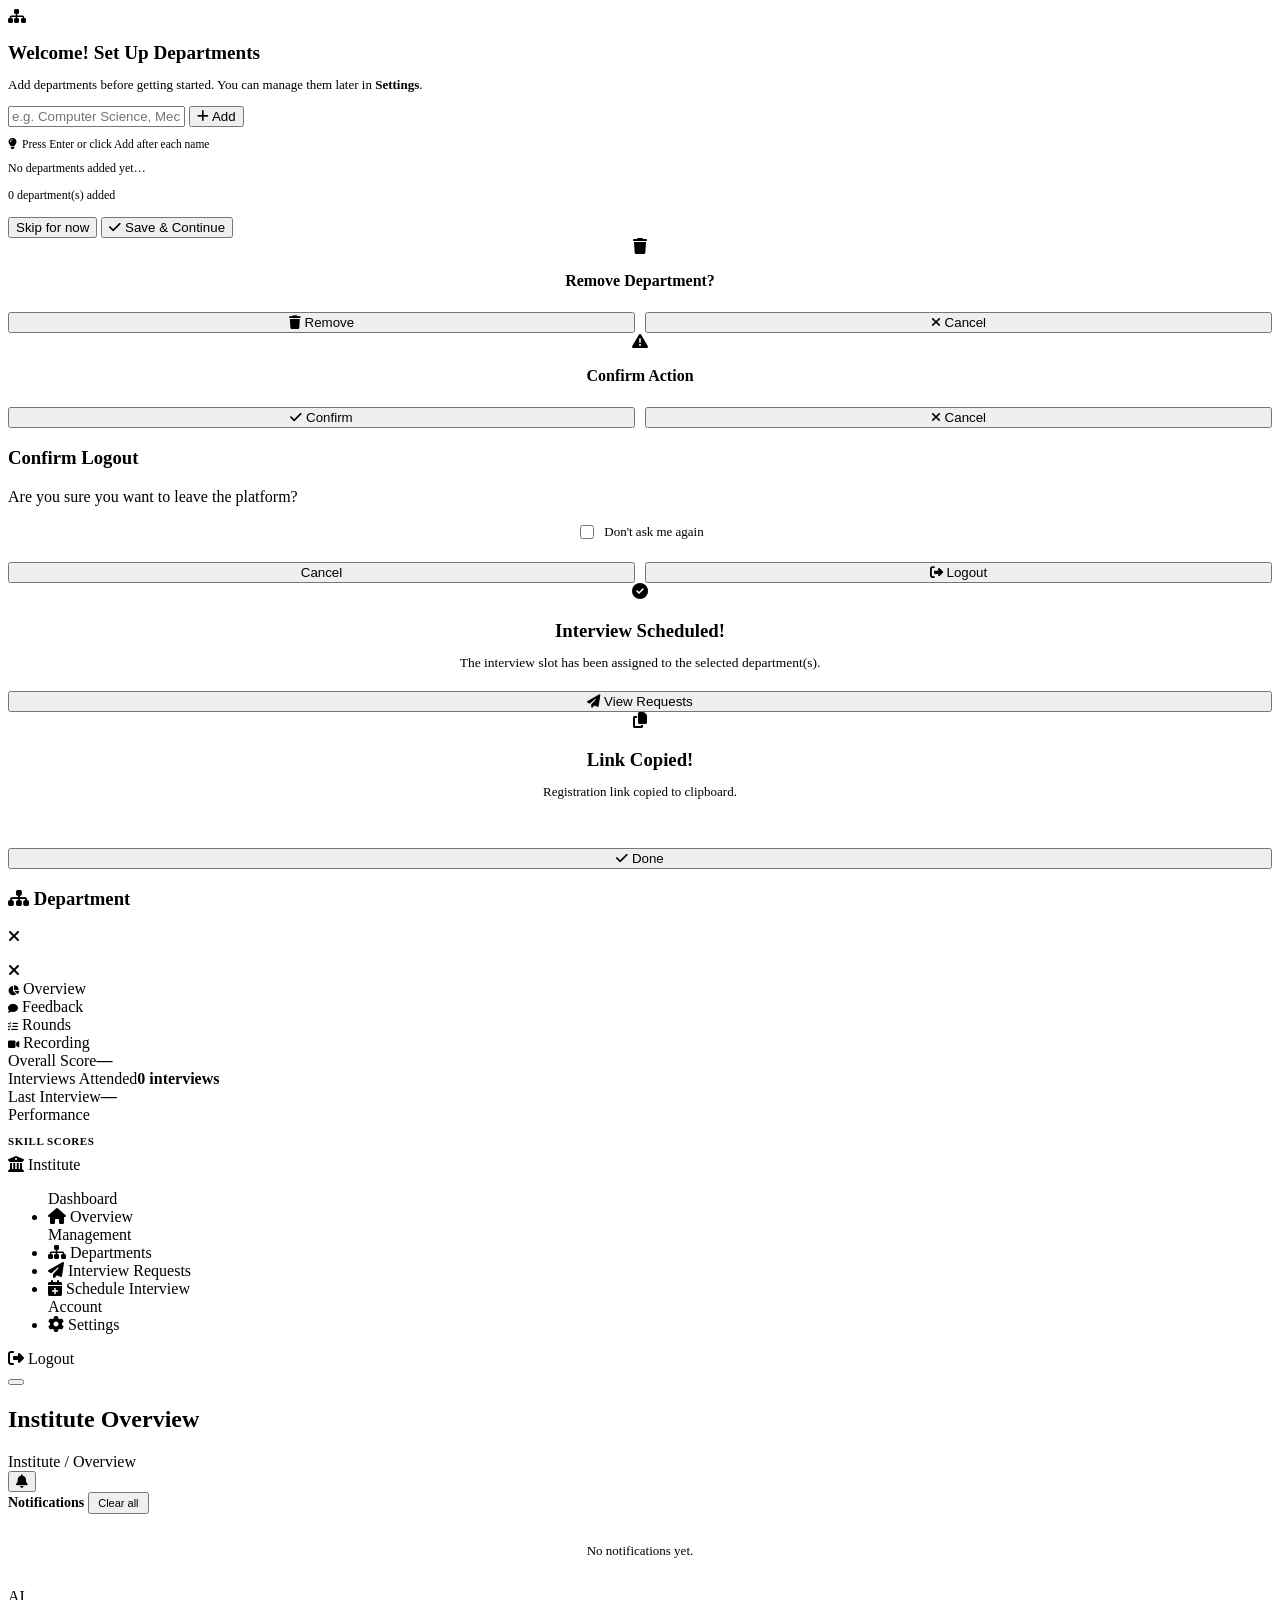
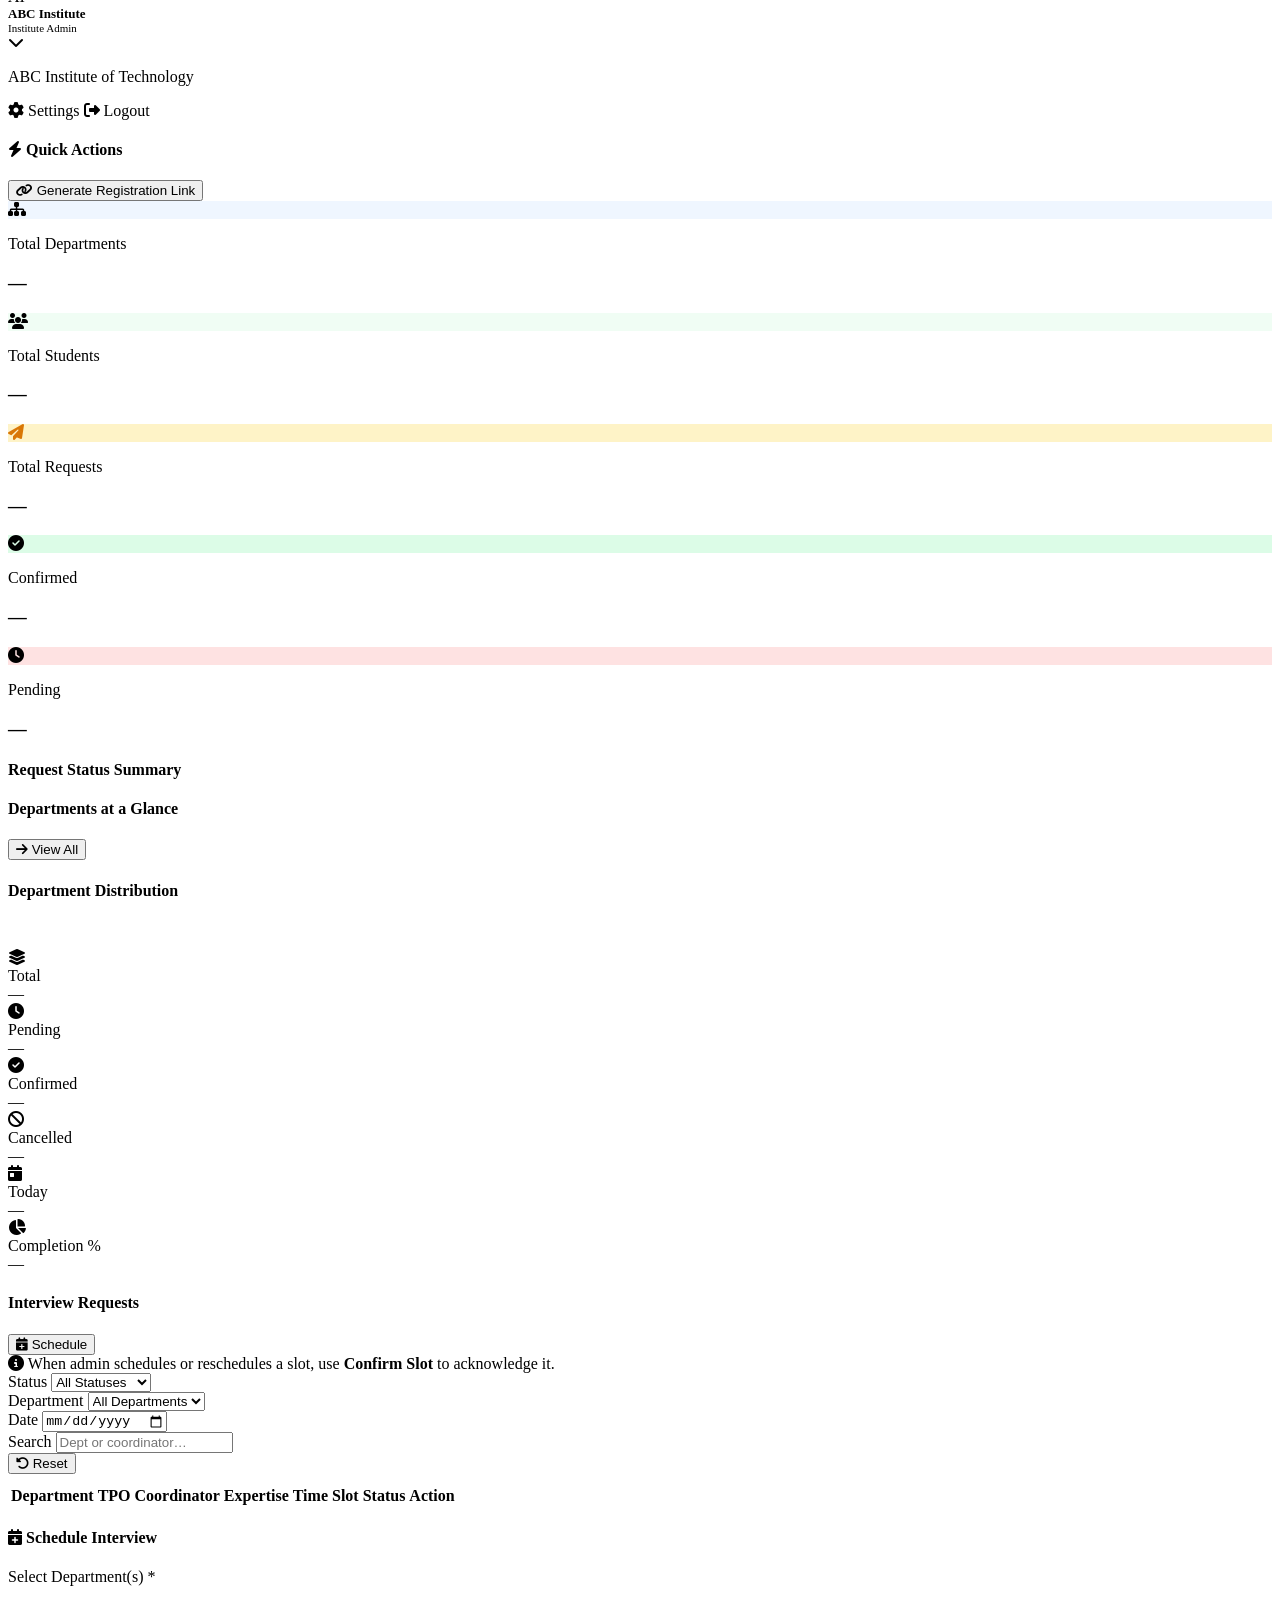
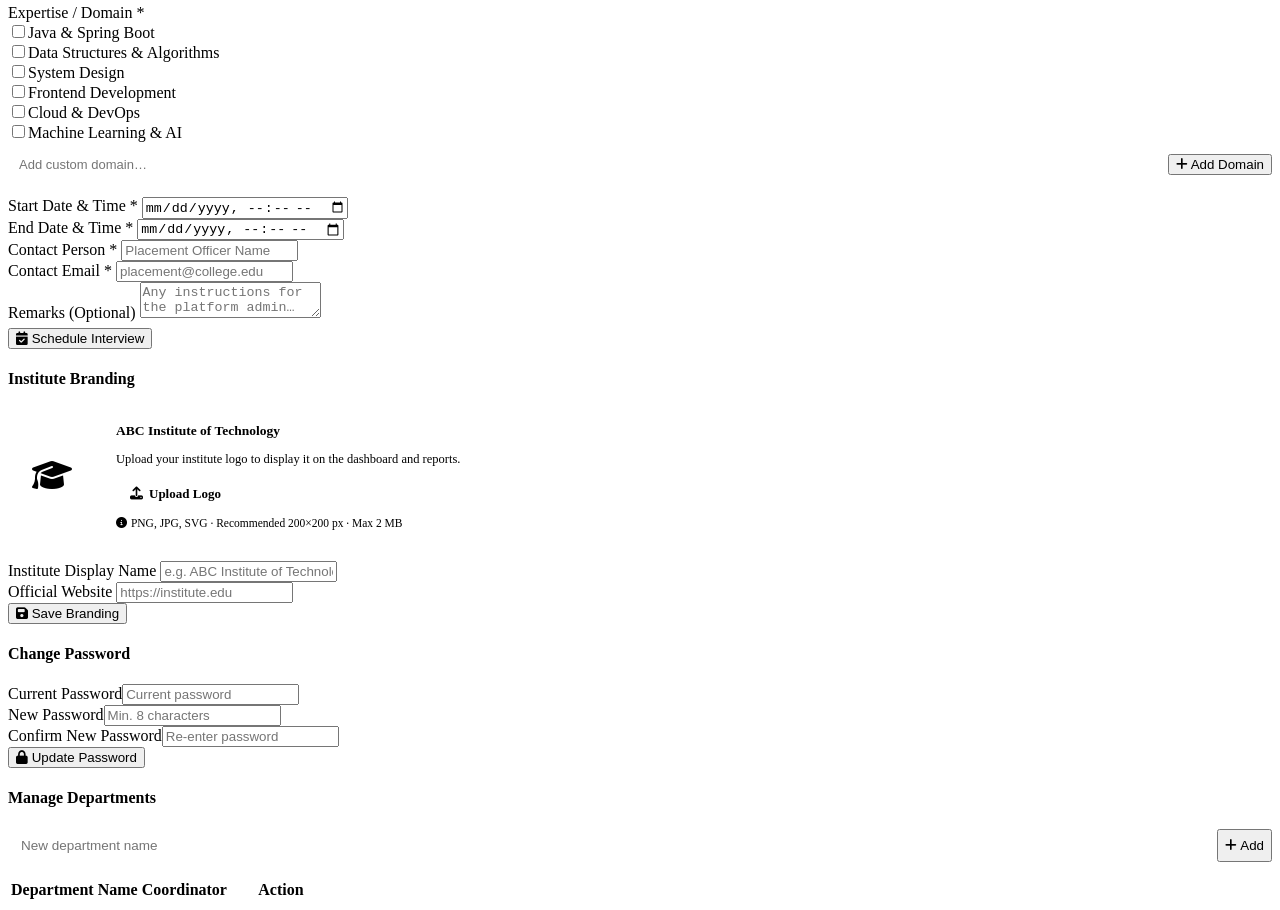
==== src/main/resources/templates/institute-dashboard.html @ d3bf463e "Institute dashboard updated" ====
<!DOCTYPE html>
<html lang="en">
<head>
  <meta charset="UTF-8">
  <meta name="viewport" content="width=device-width, initial-scale=1.0">
  <title>Institute Admin | Interview Platform</title>
  <link rel="icon" href="/favicon.svg" type="image/svg+xml">
  <link rel="stylesheet" href="https://cdnjs.cloudflare.com/ajax/libs/font-awesome/6.4.0/css/all.min.css">
  <link href="https://fonts.googleapis.com/css2?family=Inter:wght@400;500;600;700;800&display=swap" rel="stylesheet">
  <link rel="stylesheet" th:href="@{/css/institute-dashboard.css}">
</head>
<body>

<!-- ══════ SETUP MODAL ══════ -->
<div class="modal-overlay" id="setupModal">
  <div class="modal wide">
    <div class="dept-setup-header">
      <div class="dept-setup-icon"><i class="fa-solid fa-sitemap"></i></div>
      <h2 style="font-size:1.2rem;font-weight:800;margin-bottom:6px;">Welcome! Set Up Departments</h2>
      <p style="font-size:13px;color:var(--muted);">Add departments before getting started. You can manage them later in <strong>Settings</strong>.</p>
    </div>
    <div class="dept-add-row">
      <input type="text" id="setupDeptInput" placeholder="e.g. Computer Science, Mechanical Engineering…"
             onkeydown="if(event.key==='Enter'){event.preventDefault();addSetupDept();}">
      <button onclick="addSetupDept()"><i class="fa-solid fa-plus"></i> Add</button>
    </div>
    <p style="font-size:11.5px;color:var(--muted);margin-bottom:8px;display:flex;align-items:center;gap:5px;">
      <i class="fa-solid fa-lightbulb" style="color:var(--secondary);"></i> Press Enter or click Add after each name
    </p>
    <div id="setupDeptTags" class="dept-tags-box">
      <span style="color:var(--muted);font-size:12px;align-self:center;">No departments added yet…</span>
    </div>
    <p style="font-size:12px;color:var(--muted);margin-bottom:14px;"><span id="setupCount">0</span> department(s) added</p>
    <div class="setup-footer">
      <button class="btn-setup-skip" onclick="skipSetup()">Skip for now</button>
      <button class="btn-setup-primary" onclick="saveSetup()"><i class="fa-solid fa-check"></i> Save & Continue</button>
    </div>
  </div>
</div>

<!-- ══════ DELETE DEPT MODAL ══════ -->
<div class="modal-overlay" id="deleteDeptModal">
  <div class="modal narrow" style="text-align:center;">
    <div class="modal-icon danger"><i class="fa-solid fa-trash"></i></div>
    <h3 style="margin-bottom:8px;font-size:16px;">Remove Department?</h3>
    <p id="deleteDeptText" style="color:var(--muted);font-size:13.5px;margin-bottom:22px;"></p>
    <div style="display:flex;gap:10px;">
      <button class="btn btn-danger" style="flex:1;justify-content:center;" onclick="confirmDeleteDept()"><i class="fa-solid fa-trash"></i> Remove</button>
      <button class="btn btn-ghost" style="flex:1;justify-content:center;" onclick="closeOverlay('deleteDeptModal')"><i class="fa-solid fa-xmark"></i> Cancel</button>
    </div>
  </div>
</div>

<!-- ══════ STATUS CONFIRM ══════ -->
<div class="modal-overlay" id="statusModal">
  <div class="modal narrow" style="text-align:center;">
    <div class="modal-icon warn"><i class="fa-solid fa-triangle-exclamation"></i></div>
    <h3 id="statusModalTitle" style="margin-bottom:8px;font-size:16px;">Confirm Action</h3>
    <p id="statusModalText" style="color:var(--muted);font-size:13.5px;margin-bottom:22px;"></p>
    <div style="display:flex;gap:10px;">
      <button class="btn btn-p" style="flex:1;justify-content:center;" onclick="confirmStatus()"><i class="fa-solid fa-check"></i> Confirm</button>
      <button class="btn btn-ghost" style="flex:1;justify-content:center;" onclick="cancelStatus()"><i class="fa-solid fa-xmark"></i> Cancel</button>
    </div>
  </div>
</div>

<!-- ══════ LOGOUT MODAL ══════ -->
<div class="modal-overlay" id="logoutModal" onclick="if(event.target===this)closeOverlay('logoutModal')">
  <div class="logout-modal">
    <h3>Confirm Logout</h3>
    <p>Are you sure you want to leave the platform?</p>
    <label style="display:flex;align-items:center;gap:7px;justify-content:center;font-size:13px;color:var(--muted);cursor:pointer;margin-bottom:20px;">
      <input type="checkbox" id="skipLogout" style="width:14px;height:14px;accent-color:var(--primary);"> Don't ask me again
    </label>
    <div style="display:flex;gap:10px;">
      <button class="btn btn-ghost" style="flex:1;justify-content:center;" onclick="closeOverlay('logoutModal')">Cancel</button>
      <button class="btn btn-danger" style="flex:1;justify-content:center;" onclick="confirmLogout()"><i class="fa-solid fa-right-from-bracket"></i> Logout</button>
    </div>
  </div>
</div>

<!-- ══════ SCHEDULE SUCCESS MODAL ══════ -->
<div class="modal-overlay" id="schedSuccessModal">
  <div class="modal narrow" style="text-align:center;">
    <div class="modal-icon success"><i class="fa-solid fa-circle-check"></i></div>
    <h3 style="margin-bottom:8px;">Interview Scheduled!</h3>
    <p style="color:var(--muted);font-size:13.5px;margin-bottom:20px;">The interview slot has been assigned to the selected department(s).</p>
    <button class="btn btn-p" style="width:100%;justify-content:center;" onclick="closeOverlay('schedSuccessModal');showView('requests');">
      <i class="fa-solid fa-paper-plane"></i> View Requests
    </button>
  </div>
</div>

<!-- ══════ COPY LINK MODAL ══════ -->
<div class="modal-overlay" id="copyLinkModal">
  <div class="modal narrow" style="text-align:center;">
    <div class="modal-icon success"><i class="fa-solid fa-copy"></i></div>
    <h3 style="margin-bottom:6px;">Link Copied!</h3>
    <p style="color:var(--muted);font-size:13px;margin-bottom:10px;">Registration link copied to clipboard.</p>
    <div id="copyLinkPreview" style="background:var(--bg);border:1px solid var(--border);border-radius:var(--radius-sm);padding:10px 13px;font-size:12px;color:var(--dark);word-break:break-all;margin-bottom:18px;text-align:left;"></div>
    <button class="btn btn-p" style="width:100%;justify-content:center;" onclick="closeOverlay('copyLinkModal')"><i class="fa-solid fa-check"></i> Done</button>
  </div>
</div>

<!-- ══════ DEPT DETAIL MODAL ══════ -->
<div class="modal-overlay" id="deptDetailModal">
  <div class="modal wide">
    <div class="modal-header">
      <h3 id="deptDetailTitle"><i class="fa-solid fa-sitemap"></i> Department</h3>
      <div class="modal-close" onclick="closeOverlay('deptDetailModal')"><i class="fa-solid fa-xmark"></i></div>
    </div>
    <div id="deptDetailBody"></div>
  </div>
</div>

<!-- ══════ STUDENT DETAIL MODAL ══════ -->
<div class="modal-overlay" id="instStudentDetailModal" onclick="if(event.target===this)closeOverlay('instStudentDetailModal')">
  <div class="modal wide">
    <div class="modal-header">
      <div>
        <h3 id="instModalStudentName" style="font-size:16px;font-weight:800;"></h3>
        <div id="instModalStudentMeta" style="display:flex;gap:12px;flex-wrap:wrap;margin-top:4px;font-size:12px;color:var(--muted);"></div>
      </div>
      <div class="modal-close" onclick="closeOverlay('instStudentDetailModal')"><i class="fa-solid fa-xmark"></i></div>
    </div>
    <div id="instModalBanner"></div>
    <div class="modal-tabs">
      <div class="modal-tab active" onclick="instSwitchTab(this,'instTabOverview')"><i class="fa-solid fa-chart-pie" style="margin-right:4px;font-size:10px;"></i>Overview</div>
      <div class="modal-tab" onclick="instSwitchTab(this,'instTabFeedback')"><i class="fa-solid fa-comment" style="margin-right:4px;font-size:10px;"></i>Feedback</div>
      <div class="modal-tab" onclick="instSwitchTab(this,'instTabRounds')"><i class="fa-solid fa-list-check" style="margin-right:4px;font-size:10px;"></i>Rounds</div>
      <div class="modal-tab" onclick="instSwitchTab(this,'instTabVideo')"><i class="fa-solid fa-video" style="margin-right:4px;font-size:10px;"></i>Recording</div>
    </div>
    <div id="instTabOverview" class="modal-tab-panel active">
      <div class="vd-grid">
        <div class="vd-item"><span>Overall Score</span><b id="instModalScore">—</b></div>
        <div class="vd-item"><span>Interviews Attended</span><b id="instModalAttended">0 interviews</b></div>
        <div class="vd-item"><span>Last Interview</span><b id="instModalLastDate">—</b></div>
        <div class="vd-item"><span>Performance</span><div id="instModalPerfBadge" style="margin-top:4px;"></div></div>
      </div>
      <p style="font-size:11px;font-weight:700;color:var(--muted);text-transform:uppercase;letter-spacing:.05em;margin-bottom:9px;">Skill Scores</p>
      <div id="instTabSkillBars"></div>
    </div>
    <div id="instTabFeedback" class="modal-tab-panel"><div id="instFeedbackContent"></div></div>
    <div id="instTabRounds" class="modal-tab-panel"><div class="round-timeline" id="instRoundsContent"></div></div>
    <div id="instTabVideo" class="modal-tab-panel"><div id="instVideoContent"></div></div>
  </div>
</div>

<!-- ══════ SIDEBAR OVERLAY ══════ -->
<div class="sidebar-overlay" id="sidebarOverlay" onclick="closeSidebar()"></div>

<!-- ══════ SIDEBAR ══════ -->
<aside class="sidebar" id="sidebar">
  <div class="logo"><i class="fa-solid fa-building-columns"></i> Institute</div>
  <ul class="nav-links">
    <div class="nav-section-label">Dashboard</div>
    <li><a onclick="showView('overview')"   id="link-overview"   class="active"><i class="fa-solid fa-house"></i> Overview</a></li>
    <div class="nav-section-label">Management</div>
    <li><a onclick="showView('departments')" id="link-departments"><i class="fa-solid fa-sitemap"></i> Departments</a></li>
    <li><a onclick="showView('requests')"   id="link-requests"  ><i class="fa-solid fa-paper-plane"></i> Interview Requests <span class="nav-badge" id="reqNavBadge" style="display:none;">0</span></a></li>
    <li><a onclick="showView('schedule')"   id="link-schedule"  ><i class="fa-solid fa-calendar-plus"></i> Schedule Interview</a></li>
    <div class="nav-section-label">Account</div>
    <li><a onclick="showView('settings')"   id="link-settings"  ><i class="fa-solid fa-gear"></i> Settings</a></li>
  </ul>
  <div class="sidebar-footer">
    <a onclick="openLogout()"><i class="fa-solid fa-right-from-bracket"></i> Logout</a>
  </div>
</aside>

<!-- ══════ MAIN ══════ -->
<main class="main">

  <!-- HEADER -->
  <header>
    <div class="header-left">
      <button class="hamburger" id="hamburger" onclick="toggleSidebar()">
        <span></span><span></span><span></span>
      </button>
      <div class="page-title-wrap">
        <h2 id="page-title">Institute Overview</h2>
        <div class="breadcrumb">Institute / <span id="breadcrumb-cur">Overview</span></div>
      </div>
    </div>
    <div class="header-right">
      <!-- Notification Bell -->
      <div class="notif-wrap" id="notifWrap">
        <button class="notif-btn" id="notifBtn" onclick="toggleNotifPanel()" title="Notifications">
          <i class="fa-solid fa-bell"></i>
          <span class="notif-badge" id="notifBadge" style="display:none;">0</span>
        </button>
        <div class="notif-panel" id="notifPanel">
          <div class="notif-panel-header">
            <span style="font-weight:700;font-size:14px;">Notifications</span>
            <button class="btn btn-ghost btn-sm" onclick="clearNotifications()" style="font-size:11px;padding:3px 8px;">Clear all</button>
          </div>
          <div id="notifList"><p style="color:var(--muted);font-size:13px;padding:16px;text-align:center;">No notifications yet.</p></div>
        </div>
      </div>
      <div class="user-menu-wrap">
        <div class="user-chip" onclick="toggleUserMenu()">
          <div class="avatar" id="headerAvatar">AI</div>
          <div style="text-align:left;display:flex;flex-direction:column;">
            <span style="font-weight:700;font-size:13px;line-height:1.2;" id="headerInstName">ABC Institute</span>
            <span style="font-size:11px;color:var(--muted);">Institute Admin</span>
          </div>
          <i class="fa-solid fa-chevron-down chevron"></i>
        </div>
        <div class="user-dropdown" id="userDropdown">
          <div class="user-dropdown-header">
            <p id="dropInstName">ABC Institute of Technology</p>
            <span id="dropInstEmail"></span>
          </div>
          <a onclick="showView('settings');closeUserMenu()"><i class="fa-solid fa-gear" style="color:var(--muted);width:16px;"></i> Settings</a>
          <a class="danger" onclick="openLogout();closeUserMenu()"><i class="fa-solid fa-right-from-bracket" style="width:16px;"></i> Logout</a>
        </div>
      </div>
    </div>
  </header>

  <!-- ══════════════ OVERVIEW ══════════════ -->
  <section id="view-overview" class="content-body active">
    <!-- Quick Actions -->
    <div class="data-card">
      <div class="card-header">
        <h4><i class="fa-solid fa-bolt" style="color:var(--warning);"></i> Quick Actions</h4>
        <button class="btn btn-s" onclick="genRegLink()"><i class="fa-solid fa-link"></i> Generate Registration Link</button>
      </div>
      <div id="genLinkBox" style="display:none;">
        <div class="cred-box">
          <span id="genLinkText"></span>
          <button class="btn btn-outline btn-sm" onclick="copyGenLink()"><i class="fa-solid fa-copy"></i> Copy</button>
        </div>
      </div>
    </div>

    <!-- Stats row -->
    <div class="stat-grid-5" id="ovStatGrid">
      <div class="stat-card">
        <div class="stat-icon" style="background:#EFF6FF;color:var(--primary);"><i class="fa-solid fa-sitemap"></i></div>
        <p>Total Departments</p><h3 id="ovDepts" style="color:var(--primary);">—</h3>
      </div>
      <div class="stat-card">
        <div class="stat-icon" style="background:#F0FDF4;color:var(--secondary);"><i class="fa-solid fa-users"></i></div>
        <p>Total Students</p><h3 id="ovStudents" style="color:var(--secondary);">—</h3>
      </div>
      <div class="stat-card">
        <div class="stat-icon" style="background:#FEF3C7;color:#D97706;"><i class="fa-solid fa-paper-plane"></i></div>
        <p>Total Requests</p><h3 id="ovReqs" style="color:var(--warning);">—</h3>
      </div>
      <div class="stat-card">
        <div class="stat-icon" style="background:#DCFCE7;color:var(--success);"><i class="fa-solid fa-circle-check"></i></div>
        <p>Confirmed</p><h3 id="ovConfirmed" style="color:var(--success);">—</h3>
      </div>
      <div class="stat-card">
        <div class="stat-icon" style="background:#FEE2E2;color:var(--danger);"><i class="fa-solid fa-clock"></i></div>
        <p>Pending</p><h3 id="ovPending" style="color:var(--danger);">—</h3>
      </div>
    </div>

    <!-- Status summary -->
    <div class="data-card">
      <div class="card-header"><h4>Request Status Summary</h4></div>
      <div id="ovStatusSummary"></div>
    </div>

    <!-- Depts at a glance -->
    <div class="data-card">
      <div class="card-header">
        <h4>Departments at a Glance</h4>
        <button class="btn btn-ghost btn-sm" onclick="showView('departments')"><i class="fa-solid fa-arrow-right"></i> View All</button>
      </div>
      <div class="ov-dept-grid" id="ovDeptGrid"></div>
    </div>

    <!-- Bar chart -->
    <div class="data-card">
      <div class="card-header"><h4>Department Distribution</h4></div>
      <div class="chart-wrap" id="deptChart" style="padding-bottom:28px;">  </div>
    </div>
  </section>

  <!-- ══════════════ DEPARTMENTS ══════════════ -->
  <section id="view-departments" class="content-body">
    <div class="dept-grid" id="deptCardsGrid"></div>

    <!-- Dept detail (shown below cards when clicked) -->
    <div id="deptDetailInline" style="display:none;margin-top:24px;">
      <div class="data-card">
        <div class="card-header">
          <h4 id="det-title">Department</h4>
          <button class="btn btn-ghost btn-sm" onclick="hideDeptDetail()"><i class="fa-solid fa-xmark"></i> Close</button>
        </div>
        <div class="coord-banner">
          <div class="coord-avatar" id="det-icon">N/A</div>
          <div class="coord-info">
            <p style="font-size:10.5px;text-transform:uppercase;letter-spacing:.05em;color:var(--muted);margin-bottom:2px;">TPO Coordinator</p>
            <h3 id="det-coord-name">—</h3>
            <p id="det-coord-desg"></p>
            <div style="display:flex;gap:16px;flex-wrap:wrap;margin-top:4px;">
              <span id="det-coord-email" style="font-size:12.5px;color:var(--muted);"></span>
              <span id="det-coord-phone" style="font-size:12.5px;color:var(--muted);"></span>
            </div>
          </div>
        </div>
        <div class="dept-stat-grid">
          <div class="dept-stat-box dsb-blue"><span class="dsb-num" id="det-total">—</span><div class="dsb-lbl">Total Students</div></div>
          <div class="dept-stat-box dsb-green"><span class="dsb-num" id="det-comp">—</span><div class="dsb-lbl">Completed</div></div>
          <div class="dept-stat-box dsb-yellow"><span class="dsb-num" id="det-sched">—</span><div class="dsb-lbl">Scheduled</div></div>
          <div class="dept-stat-box dsb-gray"><span class="dsb-num" id="det-pend">—</span><div class="dsb-lbl">Pending</div></div>
        </div>
        <div style="margin-top:10px;">
          <div style="display:flex;justify-content:space-between;font-size:12.5px;font-weight:700;margin-bottom:7px;">
            <span>Overall Progress</span><span id="det-perc-text" style="color:var(--primary);">0%</span>
          </div>
          <div class="prog-bar-wrap">
            <div class="prog-bar-fill" id="det-perc-bar" style="width:0%;background:var(--primary);"></div>
          </div>
        </div>
      </div>
    </div>
  </section>

  <!-- ══════════════ REQUESTS ══════════════ -->
  <section id="view-requests" class="content-body">
    <div class="req-stat-grid">
      <div class="req-stat-card c-total"><div class="rsc-icon"><i class="fa-solid fa-layer-group"></i></div><div class="rsc-label">Total</div><div class="rsc-value" id="rscTotal">—</div></div>
      <div class="req-stat-card c-pending"><div class="rsc-icon"><i class="fa-solid fa-clock"></i></div><div class="rsc-label">Pending</div><div class="rsc-value" id="rscPending">—</div></div>
      <div class="req-stat-card c-confirmed"><div class="rsc-icon"><i class="fa-solid fa-circle-check"></i></div><div class="rsc-label">Confirmed</div><div class="rsc-value" id="rscConfirmed">—</div></div>
      <div class="req-stat-card c-cancel"><div class="rsc-icon"><i class="fa-solid fa-ban"></i></div><div class="rsc-label">Cancelled</div><div class="rsc-value" id="rscCanceled">—</div></div>
      <div class="req-stat-card c-sched"><div class="rsc-icon"><i class="fa-solid fa-calendar-day"></i></div><div class="rsc-label">Today</div><div class="rsc-value" id="rscToday">—</div></div>
      <div class="req-stat-card c-rate"><div class="rsc-icon"><i class="fa-solid fa-chart-pie"></i></div><div class="rsc-label">Completion %</div><div class="rsc-value" id="rscRate">—</div></div>
    </div>

    <div class="data-card">
      <div class="card-header">
        <h4>Interview Requests</h4>
        <button class="btn btn-p btn-sm" onclick="showView('schedule')"><i class="fa-solid fa-calendar-plus"></i> Schedule</button>
      </div>
      <div class="info-note"><i class="fa-solid fa-circle-info"></i> When admin schedules or reschedules a slot, use <strong>Confirm Slot</strong> to acknowledge it.</div>
      <div class="filter-bar">
        <div class="fg"><label>Status</label>
          <select id="fStatus" onchange="applyFilters()">
            <option value="">All Statuses</option>
            <option>Pending</option><option>Confirmed</option><option>Rescheduled</option><option>Cancelled</option>
          </select></div>
        <div class="fg"><label>Department</label>
          <select id="fDept" onchange="applyFilters()"><option value="">All Departments</option></select></div>
        <div class="fg"><label>Date</label>
          <input type="date" id="fDate" onchange="applyFilters()"></div>
        <div class="fg"><label>Search</label>
          <input type="text" id="fSearch" placeholder="Dept or coordinator…" oninput="applyFilters()"></div>
        <button class="btn btn-ghost btn-sm" style="align-self:flex-end;" onclick="resetFilters()"><i class="fa-solid fa-rotate-left"></i> Reset</button>
      </div>
      <div class="chip-row" id="activeChips"></div>
      <div style="font-size:12px;color:var(--muted);font-weight:600;margin-bottom:10px;" id="reqCount"></div>
      <div class="table-wrap">
        <table>
          <thead><tr><th>Department</th><th>TPO Coordinator</th><th>Expertise</th><th>Time Slot</th><th>Status</th><th>Action</th></tr></thead>
          <tbody id="reqTableBody"></tbody>
        </table>
      </div>
    </div>
  </section>

  <!-- ══════════════ SCHEDULE ══════════════ -->
  <section id="view-schedule" class="content-body">
    <div class="data-card">
      <div class="card-header"><h4><i class="fa-solid fa-calendar-plus" style="color:var(--secondary);"></i> Schedule Interview</h4></div>
      <form id="schedForm" onsubmit="handleSchedSubmit(event)" novalidate>

        <div class="form-group">
          <label>Select Department(s) <span style="color:var(--danger);">*</span></label>
          <div class="cb-grid" id="deptCbGrid"></div>
          <div class="tag-row" id="deptCbTags"></div>
        </div>

        <div class="form-group" style="margin-top:18px;">
          <label>Expertise / Domain <span style="color:var(--danger);">*</span></label>
          <div class="cb-grid" id="expertiseCbGrid">
            <div class="cb-item" onclick="toggleCb(this)"><input type="checkbox" value="Java &amp; Spring Boot" onchange="syncExpTags()"><label>Java &amp; Spring Boot</label></div>
            <div class="cb-item" onclick="toggleCb(this)"><input type="checkbox" value="Data Structures &amp; Algorithms" onchange="syncExpTags()"><label>Data Structures &amp; Algorithms</label></div>
            <div class="cb-item" onclick="toggleCb(this)"><input type="checkbox" value="System Design" onchange="syncExpTags()"><label>System Design</label></div>
            <div class="cb-item" onclick="toggleCb(this)"><input type="checkbox" value="Frontend Development" onchange="syncExpTags()"><label>Frontend Development</label></div>
            <div class="cb-item" onclick="toggleCb(this)"><input type="checkbox" value="Cloud &amp; DevOps" onchange="syncExpTags()"><label>Cloud &amp; DevOps</label></div>
            <div class="cb-item" onclick="toggleCb(this)"><input type="checkbox" value="Machine Learning &amp; AI" onchange="syncExpTags()"><label>Machine Learning &amp; AI</label></div>
          </div>
          <!-- custom domain add -->
          <div style="margin-top:8px;display:flex;gap:8px;align-items:center;flex-wrap:wrap;">
            <input type="text" id="customDomainInput" placeholder="Add custom domain…"
              style="padding:7px 11px;border:1.5px solid var(--border);border-radius:var(--radius-sm);font-size:13px;outline:none;flex:1;min-width:180px;"
              onkeydown="if(event.key==='Enter'){event.preventDefault();addCustomDomain();}"
              onfocus="this.style.borderColor='var(--secondary)'" onblur="this.style.borderColor='var(--border)'">
            <button type="button" class="btn btn-ghost btn-sm" onclick="addCustomDomain()"><i class="fa-solid fa-plus"></i> Add Domain</button>
          </div>
          <div class="tag-row" id="expTags"></div>
        </div>

        <div class="form-row" style="margin-top:18px;">
          <div class="form-group"><label>Start Date &amp; Time <span style="color:var(--danger);">*</span></label>
            <input type="datetime-local" id="startDT" required></div>
          <div class="form-group"><label>End Date &amp; Time <span style="color:var(--danger);">*</span></label>
            <input type="datetime-local" id="endDT" required></div>
        </div>
        <div class="form-row">
          <div class="form-group"><label>Contact Person <span style="color:var(--danger);">*</span></label>
            <input type="text" id="contactPerson" placeholder="Placement Officer Name" required></div>
          <div class="form-group"><label>Contact Email <span style="color:var(--danger);">*</span></label>
            <input type="email" id="contactEmail" placeholder="placement@college.edu" required></div>
        </div>
        <div class="form-group"><label>Remarks (Optional)</label>
          <textarea id="schedRemarks" placeholder="Any instructions for the platform admin…"></textarea></div>
        <button type="submit" class="btn btn-p" style="margin-top:6px;"><i class="fa-solid fa-calendar-check"></i> Schedule Interview</button>
      </form>
    </div>
  </section>

  <!-- ══════════════ SETTINGS ══════════════ -->
  <section id="view-settings" class="content-body">

    <!-- Institute Branding -->
    <div class="data-card">
      <div class="card-header"><h4>Institute Branding</h4></div>

      <!-- Current logo preview -->
      <div style="display:flex;align-items:center;gap:20px;flex-wrap:wrap;margin-bottom:20px;">
        <div id="logoPreviewWrap" style="width:88px;height:88px;border-radius:var(--radius);
          border:2px solid var(--border);background:var(--bg);display:grid;place-items:center;overflow:hidden;flex-shrink:0;">
          <img id="logoPreviewImg" src="" alt="" style="display:none;width:100%;height:100%;object-fit:contain;">
          <i class="fa-solid fa-graduation-cap" id="logoPlaceholderIcon" style="font-size:2rem;color:var(--muted);"></i>
        </div>
        <div>
          <p style="font-size:13.5px;font-weight:700;color:var(--dark);margin-bottom:4px;" id="logoInstNameDisplay">ABC Institute of Technology</p>
          <p style="font-size:12.5px;color:var(--muted);margin-bottom:12px;">Upload your institute logo to display it on the dashboard and reports.</p>
          <div style="display:flex;gap:8px;flex-wrap:wrap;">
            <label for="logoFileInput" style="display:inline-flex;align-items:center;gap:6px;
              padding:7px 14px;background:var(--bg);border:1.5px solid var(--border);
              border-radius:var(--radius-sm);font-size:13px;font-weight:700;color:var(--primary);
              cursor:pointer;transition:var(--transition);"
              onmouseover="this.style.background='#EFF6FF';this.style.borderColor='var(--primary)'"
              onmouseout="this.style.background='var(--bg)';this.style.borderColor='var(--border)'">
              <i class="fa-solid fa-upload"></i> Upload Logo
            </label>
            <input type="file" id="logoFileInput" accept="image/*" style="display:none;" onchange="handleLogoUpload(event)">
            <button type="button" class="btn btn-danger-outline btn-sm" id="removeLogoBtn"
              style="display:none;" onclick="removeLogo()">
              <i class="fa-solid fa-trash"></i> Remove
            </button>
          </div>
          <p style="font-size:11.5px;color:var(--muted);margin-top:8px;">
            <i class="fa-solid fa-circle-info" style="color:var(--secondary);"></i>
            PNG, JPG, SVG · Recommended 200×200 px · Max 2 MB
          </p>
        </div>
      </div>

      <!-- Institute display name (editable) -->
      <div class="form-row">
        <div class="form-group">
          <label>Institute Display Name</label>
          <input type="text" id="instDisplayName" placeholder="e.g. ABC Institute of Technology">
        </div>
        <div class="form-group">
          <label>Official Website</label>
          <input type="url" id="instWebsite" placeholder="https://institute.edu">
        </div>
      </div>
      <button class="btn btn-s" onclick="saveBranding()"><i class="fa-solid fa-floppy-disk"></i> Save Branding</button>
    </div>

    <!-- Password -->
    <div class="data-card">
      <div class="card-header"><h4>Change Password</h4></div>
      <div class="form-row">
        <div class="form-group"><label>Current Password</label><input type="password" id="curPass" placeholder="Current password"></div>
        <div></div>
      </div>
      <div class="form-row">
        <div class="form-group"><label>New Password</label><input type="password" id="newPass" placeholder="Min. 8 characters"></div>
        <div class="form-group"><label>Confirm New Password</label><input type="password" id="confirmPass" placeholder="Re-enter password"></div>
      </div>
      <button class="btn btn-s" onclick="changePassword()"><i class="fa-solid fa-lock"></i> Update Password</button>
    </div>

    <!-- Manage Departments -->
    <div class="data-card">
      <div class="card-header"><h4>Manage Departments</h4></div>
      <div style="display:flex;gap:10px;margin-bottom:16px;flex-wrap:wrap;">
        <input type="text" id="newDeptInput" placeholder="New department name"
          style="flex:1;padding:9px 13px;border:1.5px solid var(--border);border-radius:var(--radius-sm);font-size:13.5px;outline:none;min-width:180px;"
          onkeydown="if(event.key==='Enter'){event.preventDefault();addDept();}"
          onfocus="this.style.borderColor='var(--secondary)'" onblur="this.style.borderColor='var(--border)'">
        <button class="btn btn-p" onclick="addDept()"><i class="fa-solid fa-plus"></i> Add</button>
      </div>
      <div class="table-wrap">
        <table>
          <thead><tr><th>Department Name</th><th>Coordinator</th><th style="width:100px;">Action</th></tr></thead>
          <tbody id="deptTable"></tbody>
        </table>
      </div>
    </div>
  </section>

</main>

<!-- <script data-cfasync="false" src="/cdn-cgi/scripts/5c5dd728/cloudflare-static/email-decode.min.js"></script> -->
<script th:src="@{/js/auth.js}"></script>
<script th:src="@{/js/institute-dashboard.js}"></script>
</body>
</html>
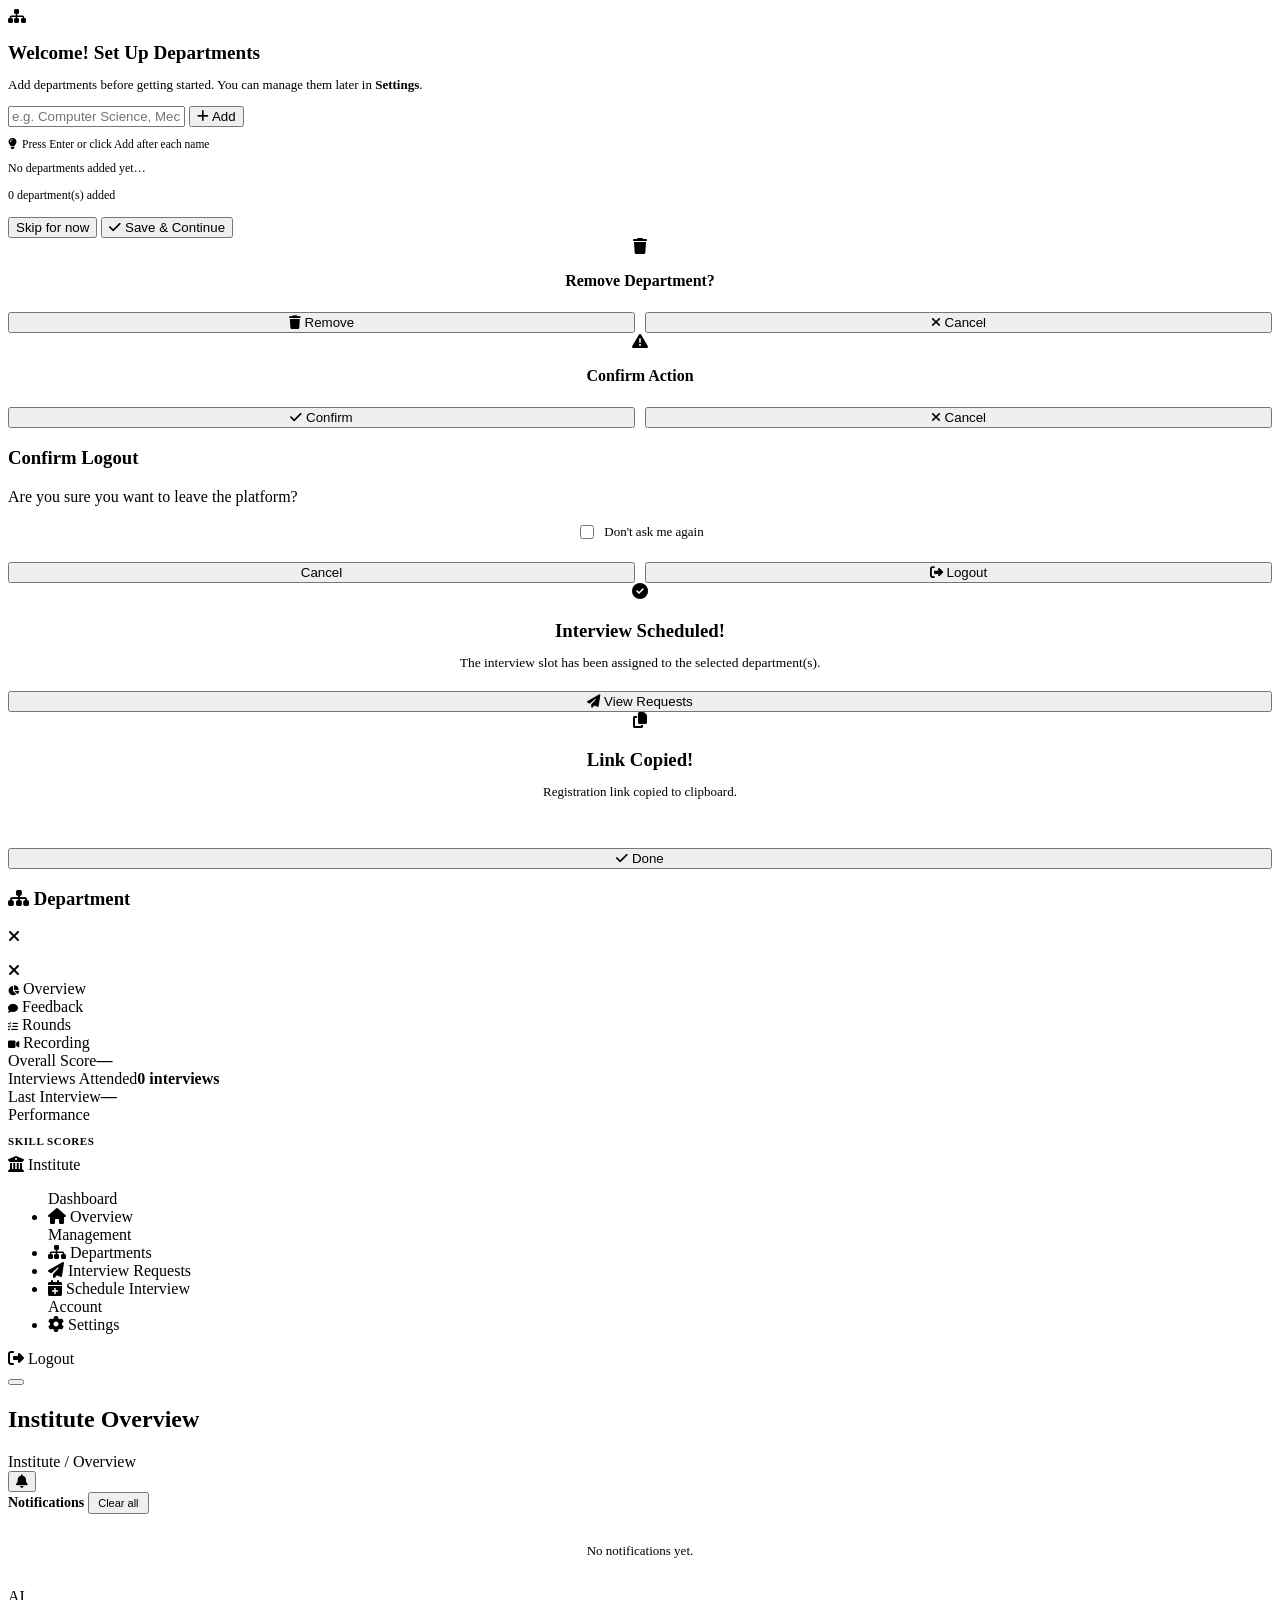
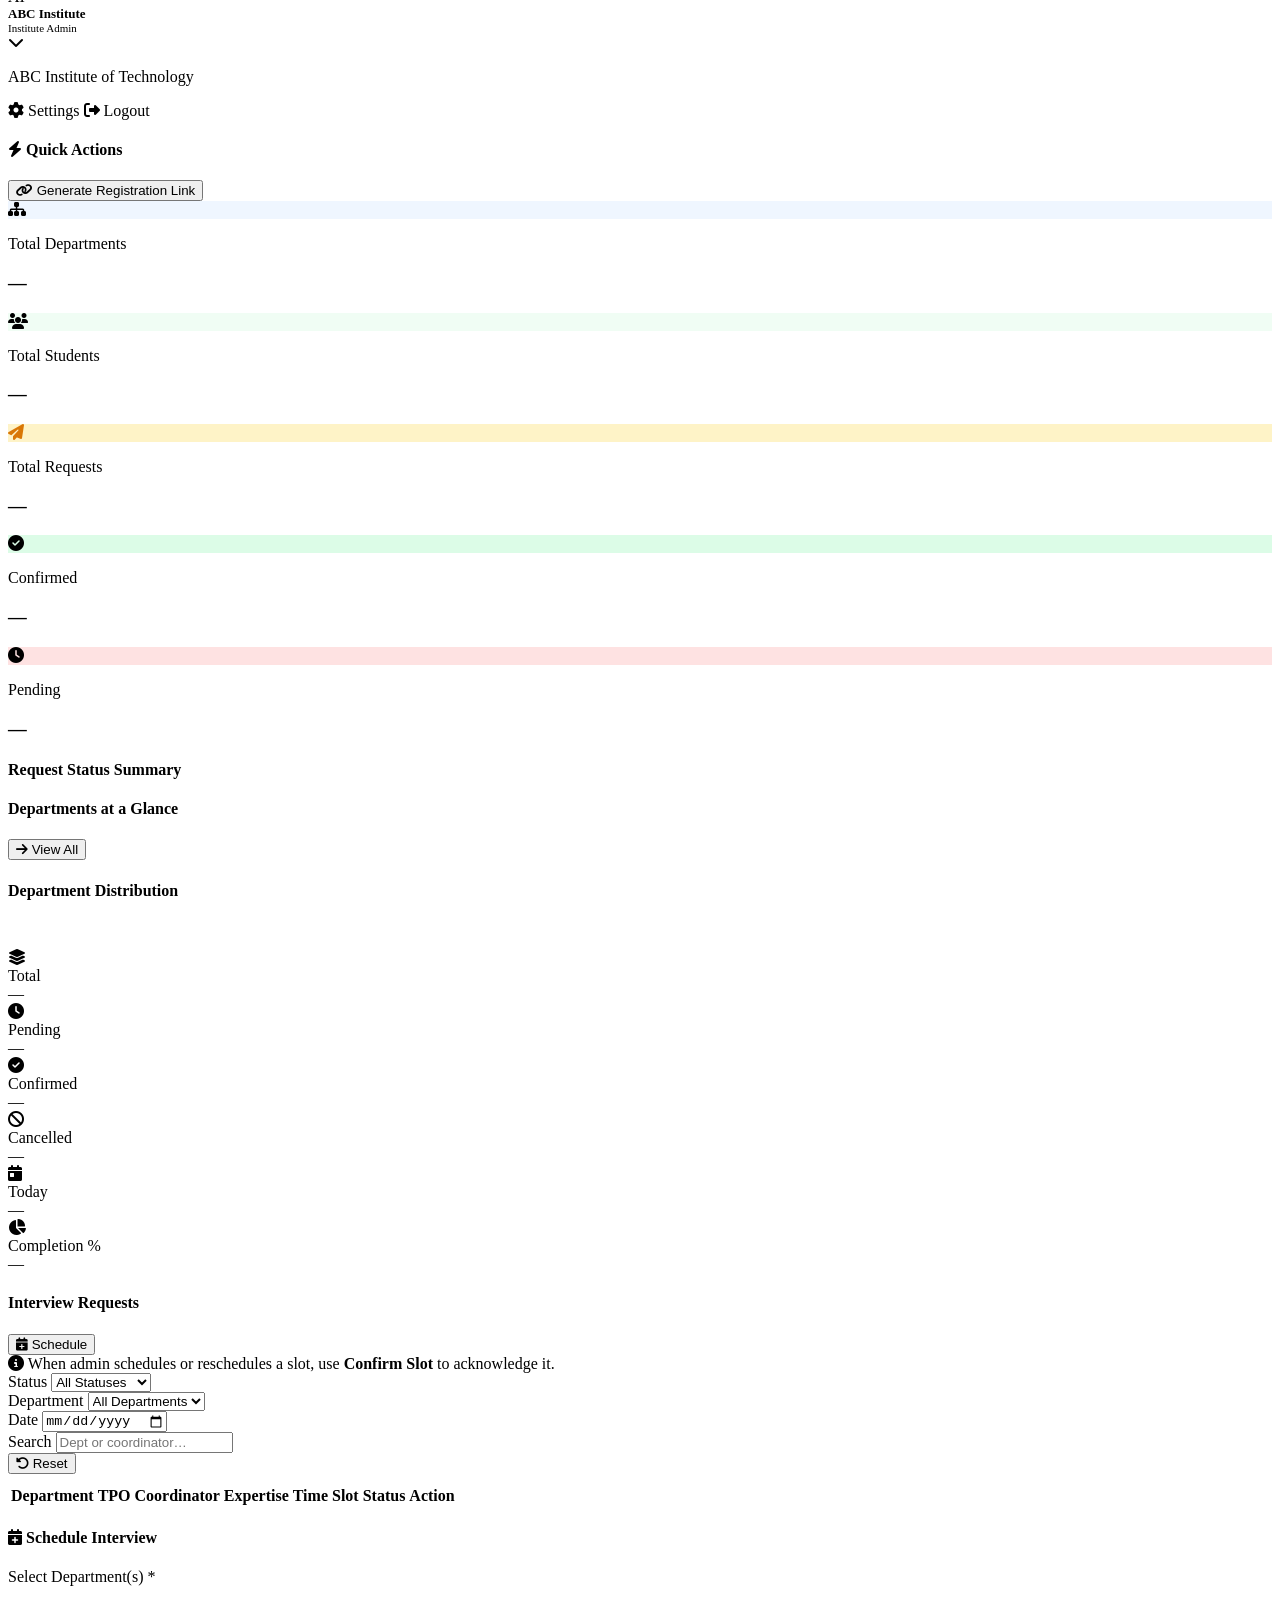
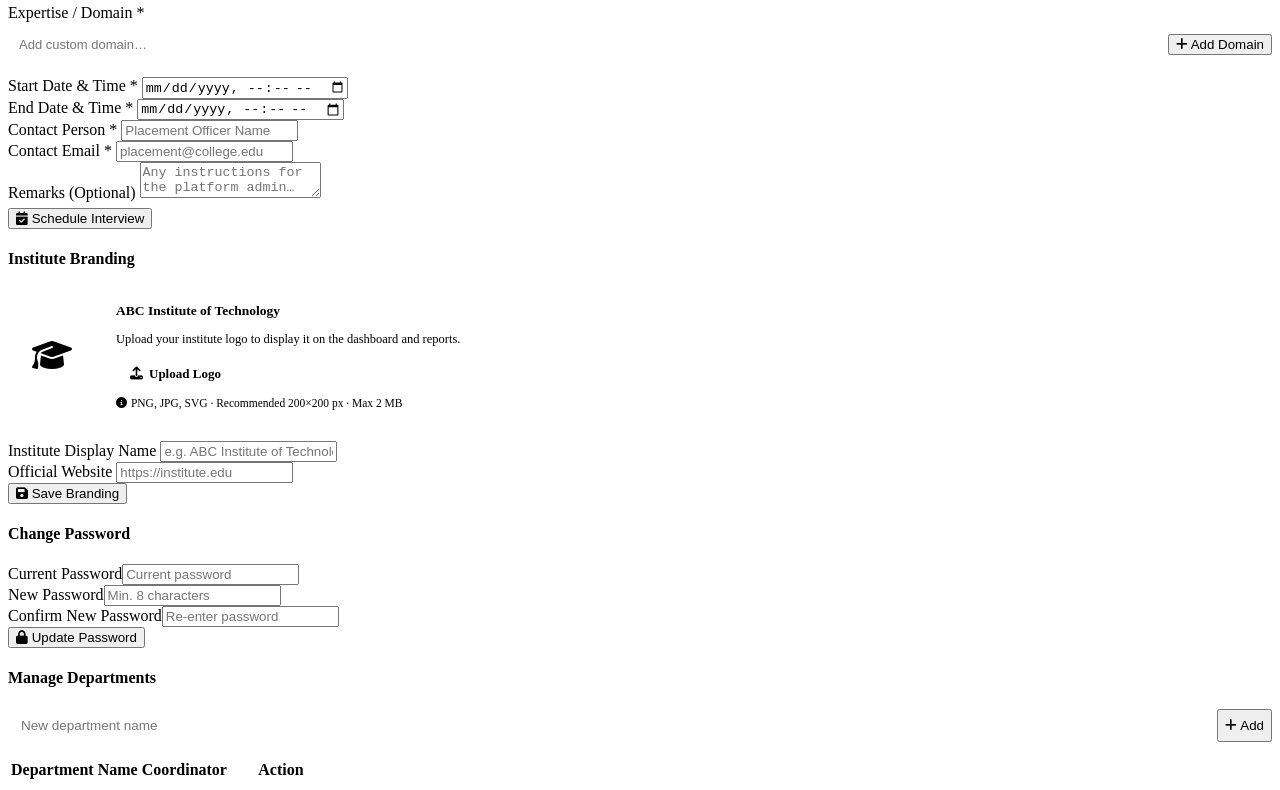
==== commit 054a8fcf: "Admin Updated" ====
--- a/src/main/resources/templates/institute-dashboard.html
+++ b/src/main/resources/templates/institute-dashboard.html
@@ -377,12 +377,7 @@
         <div class="form-group" style="margin-top:18px;">
           <label>Expertise / Domain <span style="color:var(--danger);">*</span></label>
           <div class="cb-grid" id="expertiseCbGrid">
-            <div class="cb-item" onclick="toggleCb(this)"><input type="checkbox" value="Java &amp; Spring Boot" onchange="syncExpTags()"><label>Java &amp; Spring Boot</label></div>
-            <div class="cb-item" onclick="toggleCb(this)"><input type="checkbox" value="Data Structures &amp; Algorithms" onchange="syncExpTags()"><label>Data Structures &amp; Algorithms</label></div>
-            <div class="cb-item" onclick="toggleCb(this)"><input type="checkbox" value="System Design" onchange="syncExpTags()"><label>System Design</label></div>
-            <div class="cb-item" onclick="toggleCb(this)"><input type="checkbox" value="Frontend Development" onchange="syncExpTags()"><label>Frontend Development</label></div>
-            <div class="cb-item" onclick="toggleCb(this)"><input type="checkbox" value="Cloud &amp; DevOps" onchange="syncExpTags()"><label>Cloud &amp; DevOps</label></div>
-            <div class="cb-item" onclick="toggleCb(this)"><input type="checkbox" value="Machine Learning &amp; AI" onchange="syncExpTags()"><label>Machine Learning &amp; AI</label></div>
+            <!-- populated dynamically from admin domain settings -->
           </div>
           <!-- custom domain add -->
           <div style="margin-top:8px;display:flex;gap:8px;align-items:center;flex-wrap:wrap;">
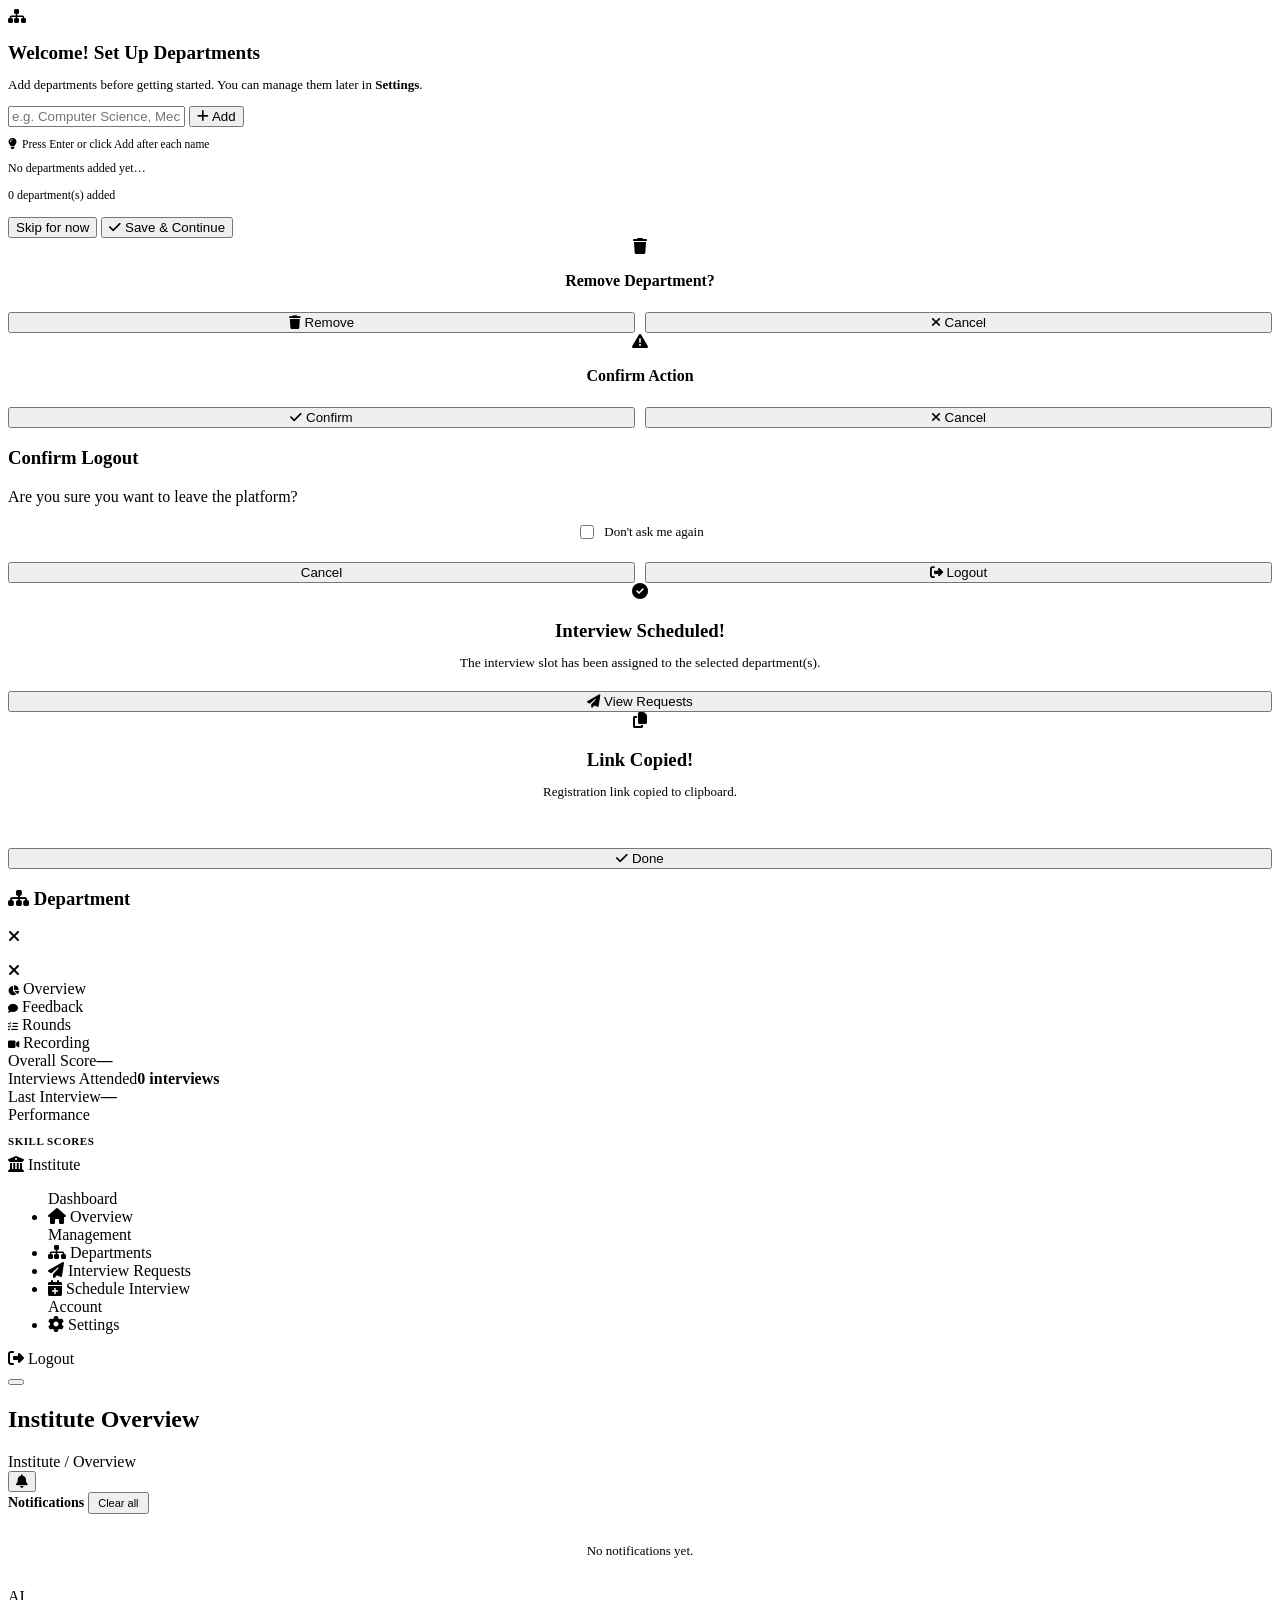
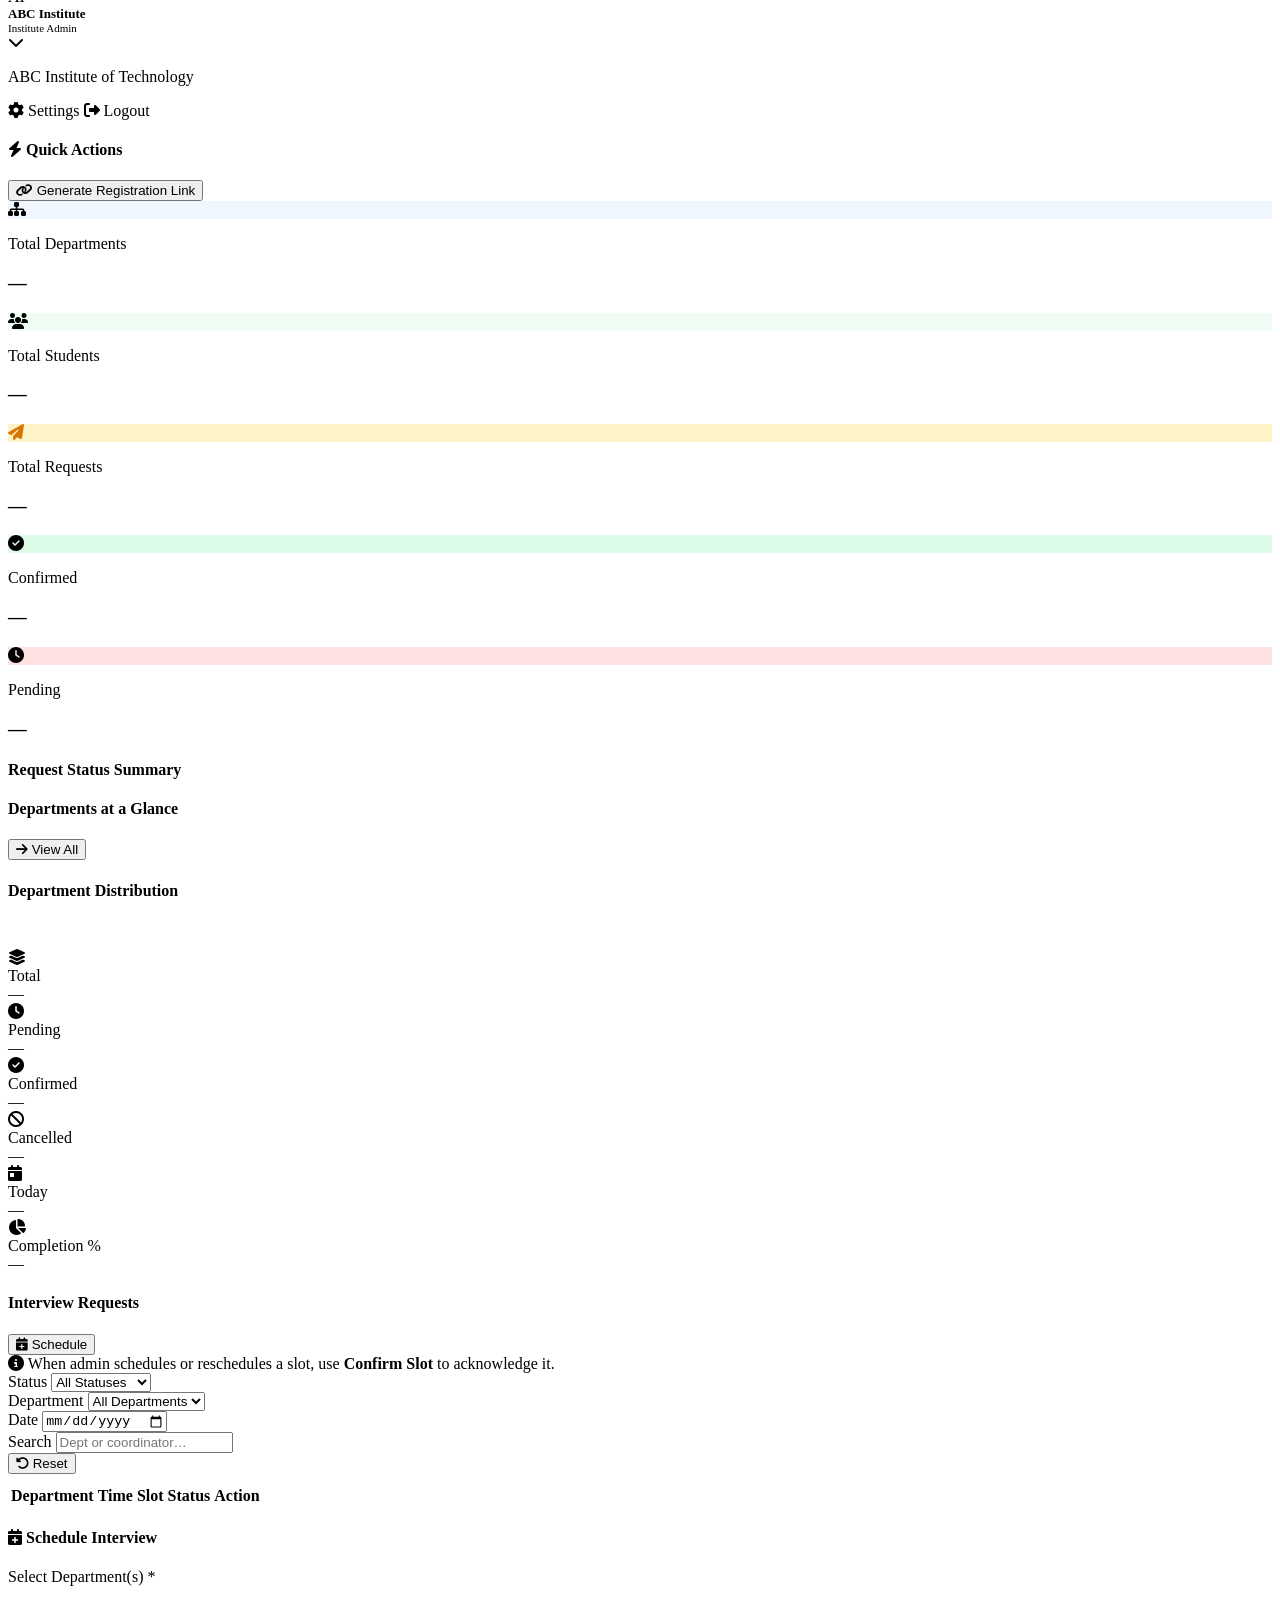
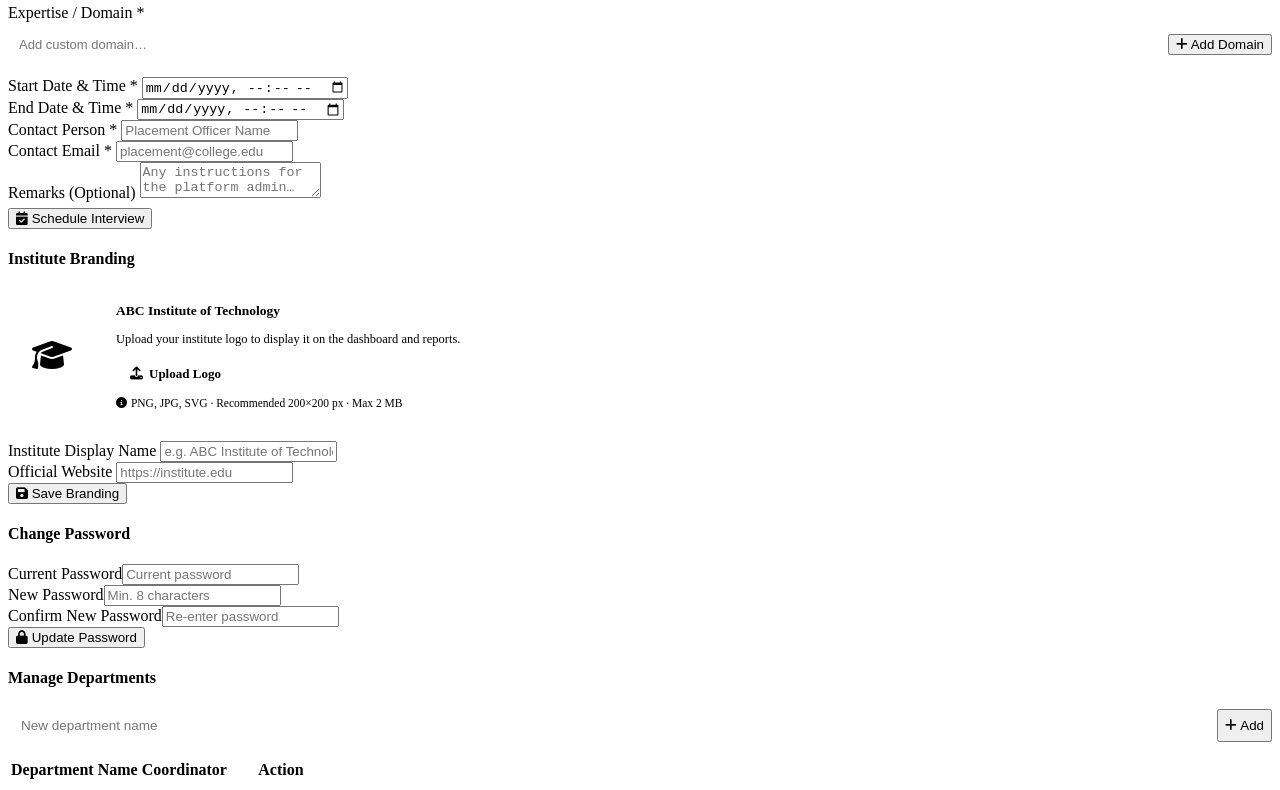
==== commit 52910491: "Updated view details" ====
--- a/src/main/resources/templates/institute-dashboard.html
+++ b/src/main/resources/templates/institute-dashboard.html
@@ -355,7 +355,7 @@
       <div style="font-size:12px;color:var(--muted);font-weight:600;margin-bottom:10px;" id="reqCount"></div>
       <div class="table-wrap">
         <table>
-          <thead><tr><th>Department</th><th>TPO Coordinator</th><th>Expertise</th><th>Time Slot</th><th>Status</th><th>Action</th></tr></thead>
+          <thead><tr><th>Department</th><th>Time Slot</th><th>Status</th><th>Action</th></tr></thead>
           <tbody id="reqTableBody"></tbody>
         </table>
       </div>
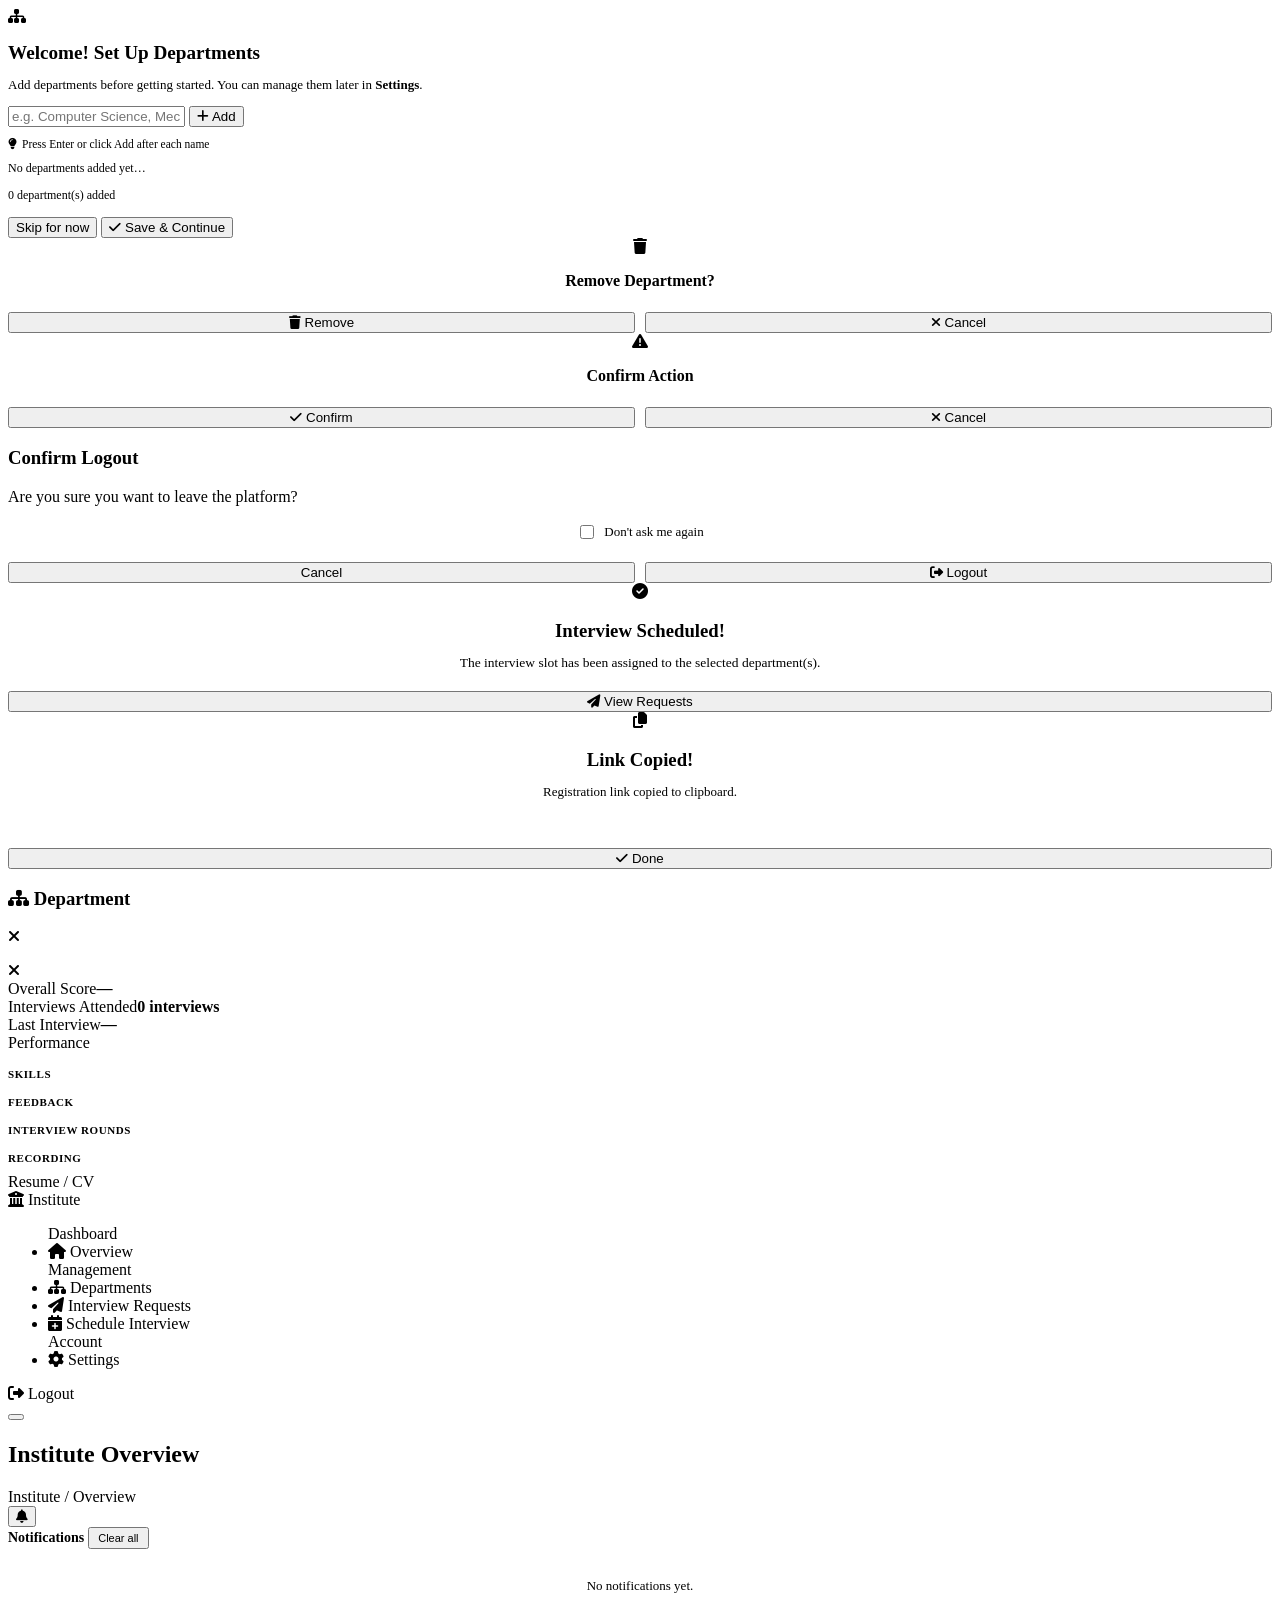
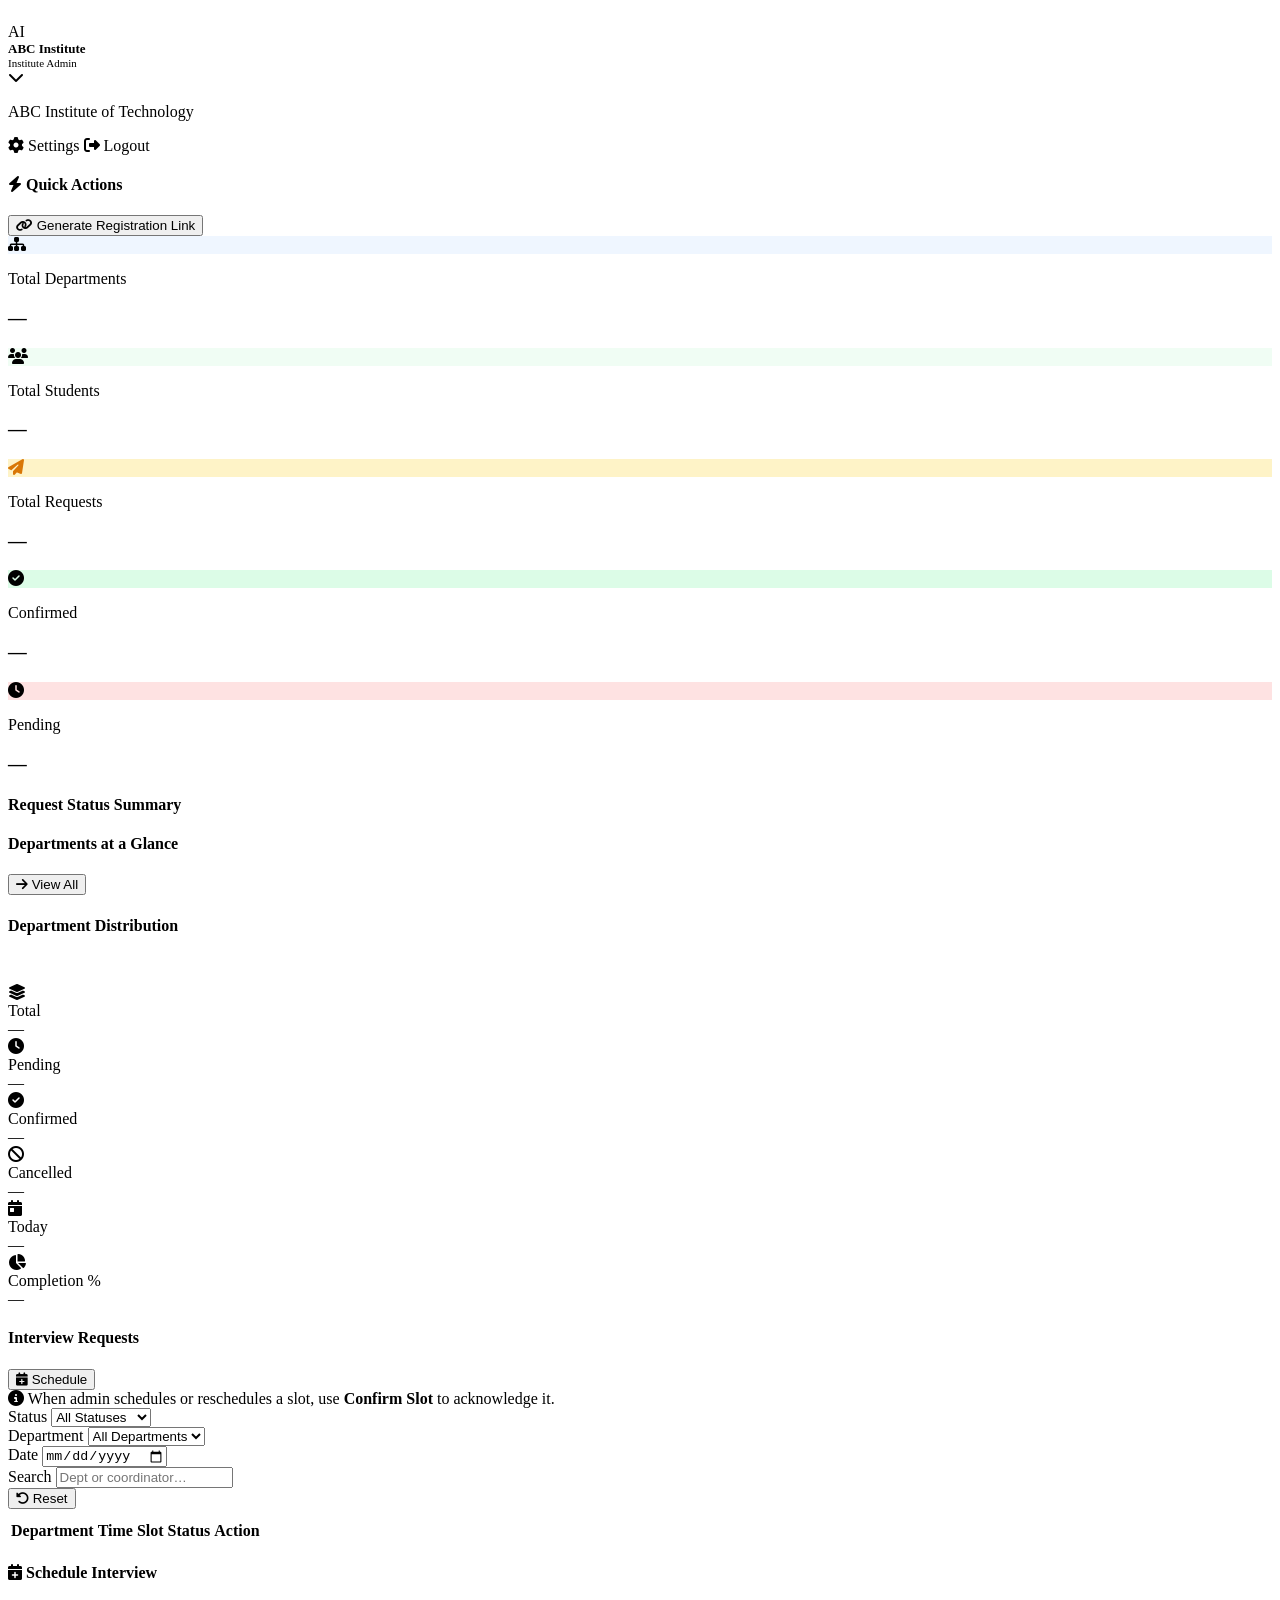
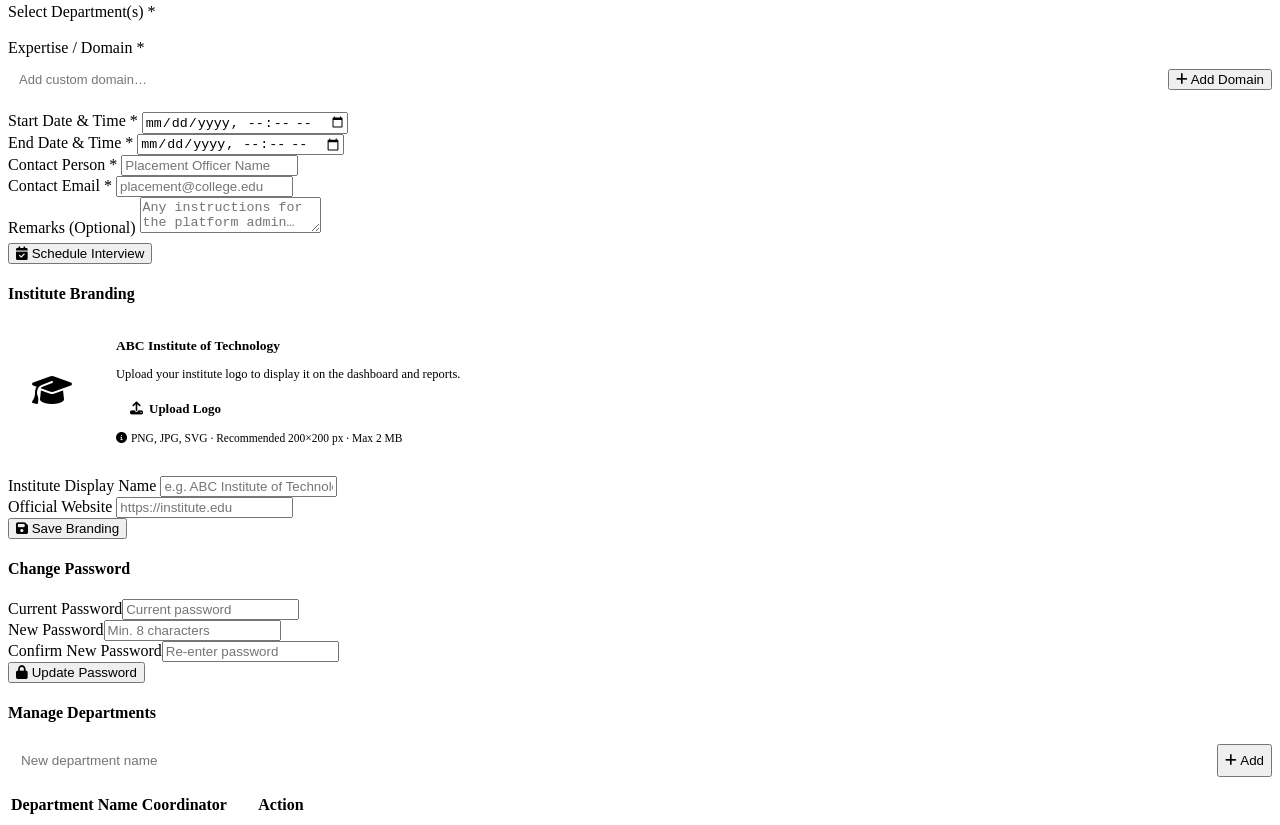
==== commit 0c061848: "feat: add resume/CV embedding functionality across dashboards - Implemented functions to handle resu" ====
--- a/src/main/resources/templates/institute-dashboard.html
+++ b/src/main/resources/templates/institute-dashboard.html
@@ -8,6 +8,7 @@
   <link rel="stylesheet" href="https://cdnjs.cloudflare.com/ajax/libs/font-awesome/6.4.0/css/all.min.css">
   <link href="https://fonts.googleapis.com/css2?family=Inter:wght@400;500;600;700;800&display=swap" rel="stylesheet">
   <link rel="stylesheet" th:href="@{/css/institute-dashboard.css}">
+  <link rel="stylesheet" th:href="@{/css/resume-embed.css}">
 </head>
 <body>
 
@@ -114,7 +115,7 @@
 </div>
 
 <!-- ══════ STUDENT DETAIL MODAL ══════ -->
-<div class="modal-overlay" id="instStudentDetailModal" onclick="if(event.target===this)closeOverlay('instStudentDetailModal')">
+<div class="modal-overlay profile-modal-split" id="instStudentDetailModal" onclick="if(event.target===this)closeOverlay('instStudentDetailModal')">
   <div class="modal wide">
     <div class="modal-header">
       <div>
@@ -124,25 +125,28 @@
       <div class="modal-close" onclick="closeOverlay('instStudentDetailModal')"><i class="fa-solid fa-xmark"></i></div>
     </div>
     <div id="instModalBanner"></div>
-    <div class="modal-tabs">
-      <div class="modal-tab active" onclick="instSwitchTab(this,'instTabOverview')"><i class="fa-solid fa-chart-pie" style="margin-right:4px;font-size:10px;"></i>Overview</div>
-      <div class="modal-tab" onclick="instSwitchTab(this,'instTabFeedback')"><i class="fa-solid fa-comment" style="margin-right:4px;font-size:10px;"></i>Feedback</div>
-      <div class="modal-tab" onclick="instSwitchTab(this,'instTabRounds')"><i class="fa-solid fa-list-check" style="margin-right:4px;font-size:10px;"></i>Rounds</div>
-      <div class="modal-tab" onclick="instSwitchTab(this,'instTabVideo')"><i class="fa-solid fa-video" style="margin-right:4px;font-size:10px;"></i>Recording</div>
-    </div>
-    <div id="instTabOverview" class="modal-tab-panel active">
-      <div class="vd-grid">
-        <div class="vd-item"><span>Overall Score</span><b id="instModalScore">—</b></div>
-        <div class="vd-item"><span>Interviews Attended</span><b id="instModalAttended">0 interviews</b></div>
-        <div class="vd-item"><span>Last Interview</span><b id="instModalLastDate">—</b></div>
-        <div class="vd-item"><span>Performance</span><div id="instModalPerfBadge" style="margin-top:4px;"></div></div>
-      </div>
-      <p style="font-size:11px;font-weight:700;color:var(--muted);text-transform:uppercase;letter-spacing:.05em;margin-bottom:9px;">Skill Scores</p>
-      <div id="instTabSkillBars"></div>
-    </div>
-    <div id="instTabFeedback" class="modal-tab-panel"><div id="instFeedbackContent"></div></div>
-    <div id="instTabRounds" class="modal-tab-panel"><div class="round-timeline" id="instRoundsContent"></div></div>
-    <div id="instTabVideo" class="modal-tab-panel"><div id="instVideoContent"></div></div>
+    <div class="profile-resume-split">
+      <div class="profile-resume-details">
+        <div class="vd-grid">
+          <div class="vd-item"><span>Overall Score</span><b id="instModalScore">—</b></div>
+          <div class="vd-item"><span>Interviews Attended</span><b id="instModalAttended">0 interviews</b></div>
+          <div class="vd-item"><span>Last Interview</span><b id="instModalLastDate">—</b></div>
+          <div class="vd-item"><span>Performance</span><div id="instModalPerfBadge" style="margin-top:4px;"></div></div>
+        </div>
+        <p style="font-size:11px;font-weight:700;color:var(--muted);text-transform:uppercase;letter-spacing:.05em;margin:16px 0 9px;">Skills</p>
+        <div id="instTabSkillBars"></div>
+        <p style="font-size:11px;font-weight:700;color:var(--muted);text-transform:uppercase;letter-spacing:.05em;margin:16px 0 9px;">Feedback</p>
+        <div id="instFeedbackContent"></div>
+        <p style="font-size:11px;font-weight:700;color:var(--muted);text-transform:uppercase;letter-spacing:.05em;margin:16px 0 9px;">Interview Rounds</p>
+        <div class="round-timeline" id="instRoundsContent"></div>
+        <p style="font-size:11px;font-weight:700;color:var(--muted);text-transform:uppercase;letter-spacing:.05em;margin:16px 0 9px;">Recording</p>
+        <div id="instVideoContent"></div>
+      </div>
+      <div class="profile-resume-cv">
+        <div class="resume-embed-label">Resume / CV</div>
+        <div id="instStudentResumeEmbed"></div>
+      </div>
+    </div>
   </div>
 </div>
 
@@ -341,7 +345,7 @@
         <div class="fg"><label>Status</label>
           <select id="fStatus" onchange="applyFilters()">
             <option value="">All Statuses</option>
-            <option>Pending</option><option>Confirmed</option><option>Rescheduled</option><option>Cancelled</option>
+            <option>Pending</option><option>Confirmed</option><option>Rescheduled</option><option>Rejected</option><option>Cancelled</option>
           </select></div>
         <div class="fg"><label>Department</label>
           <select id="fDept" onchange="applyFilters()"><option value="">All Departments</option></select></div>
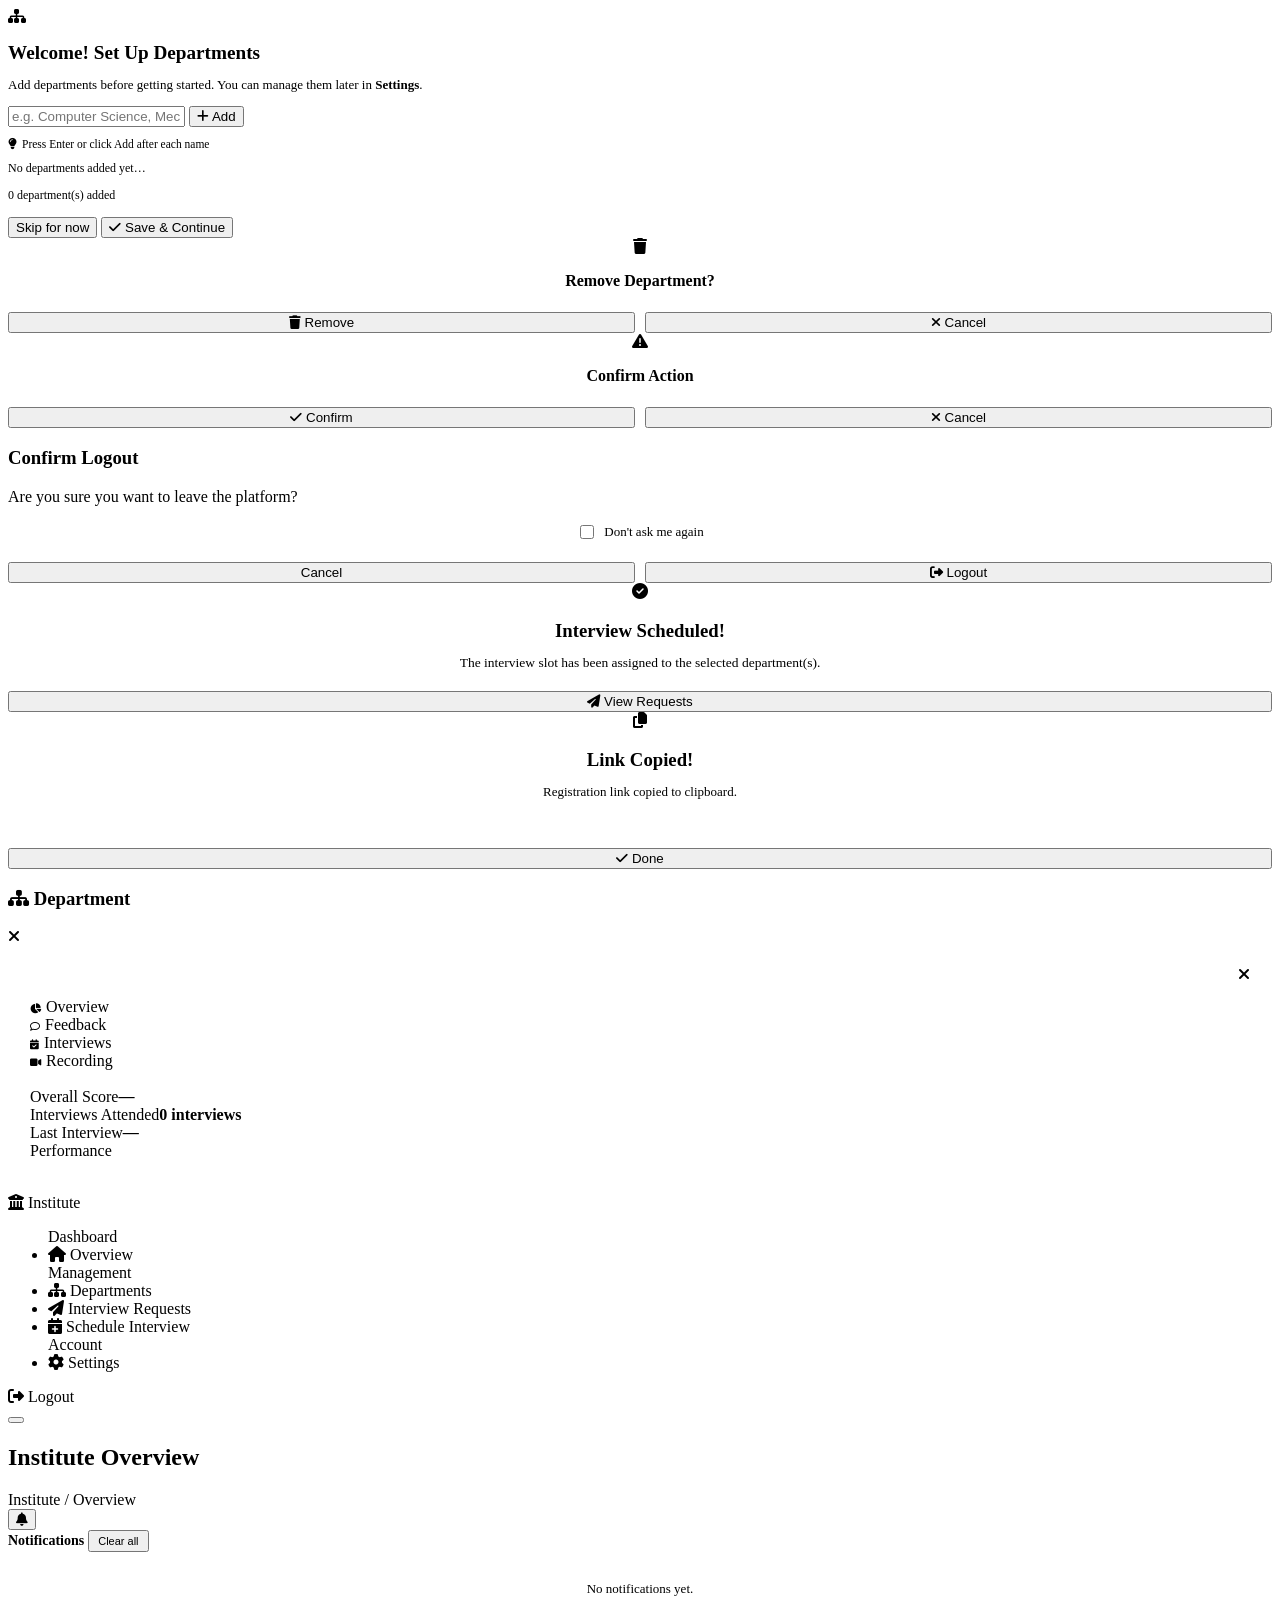
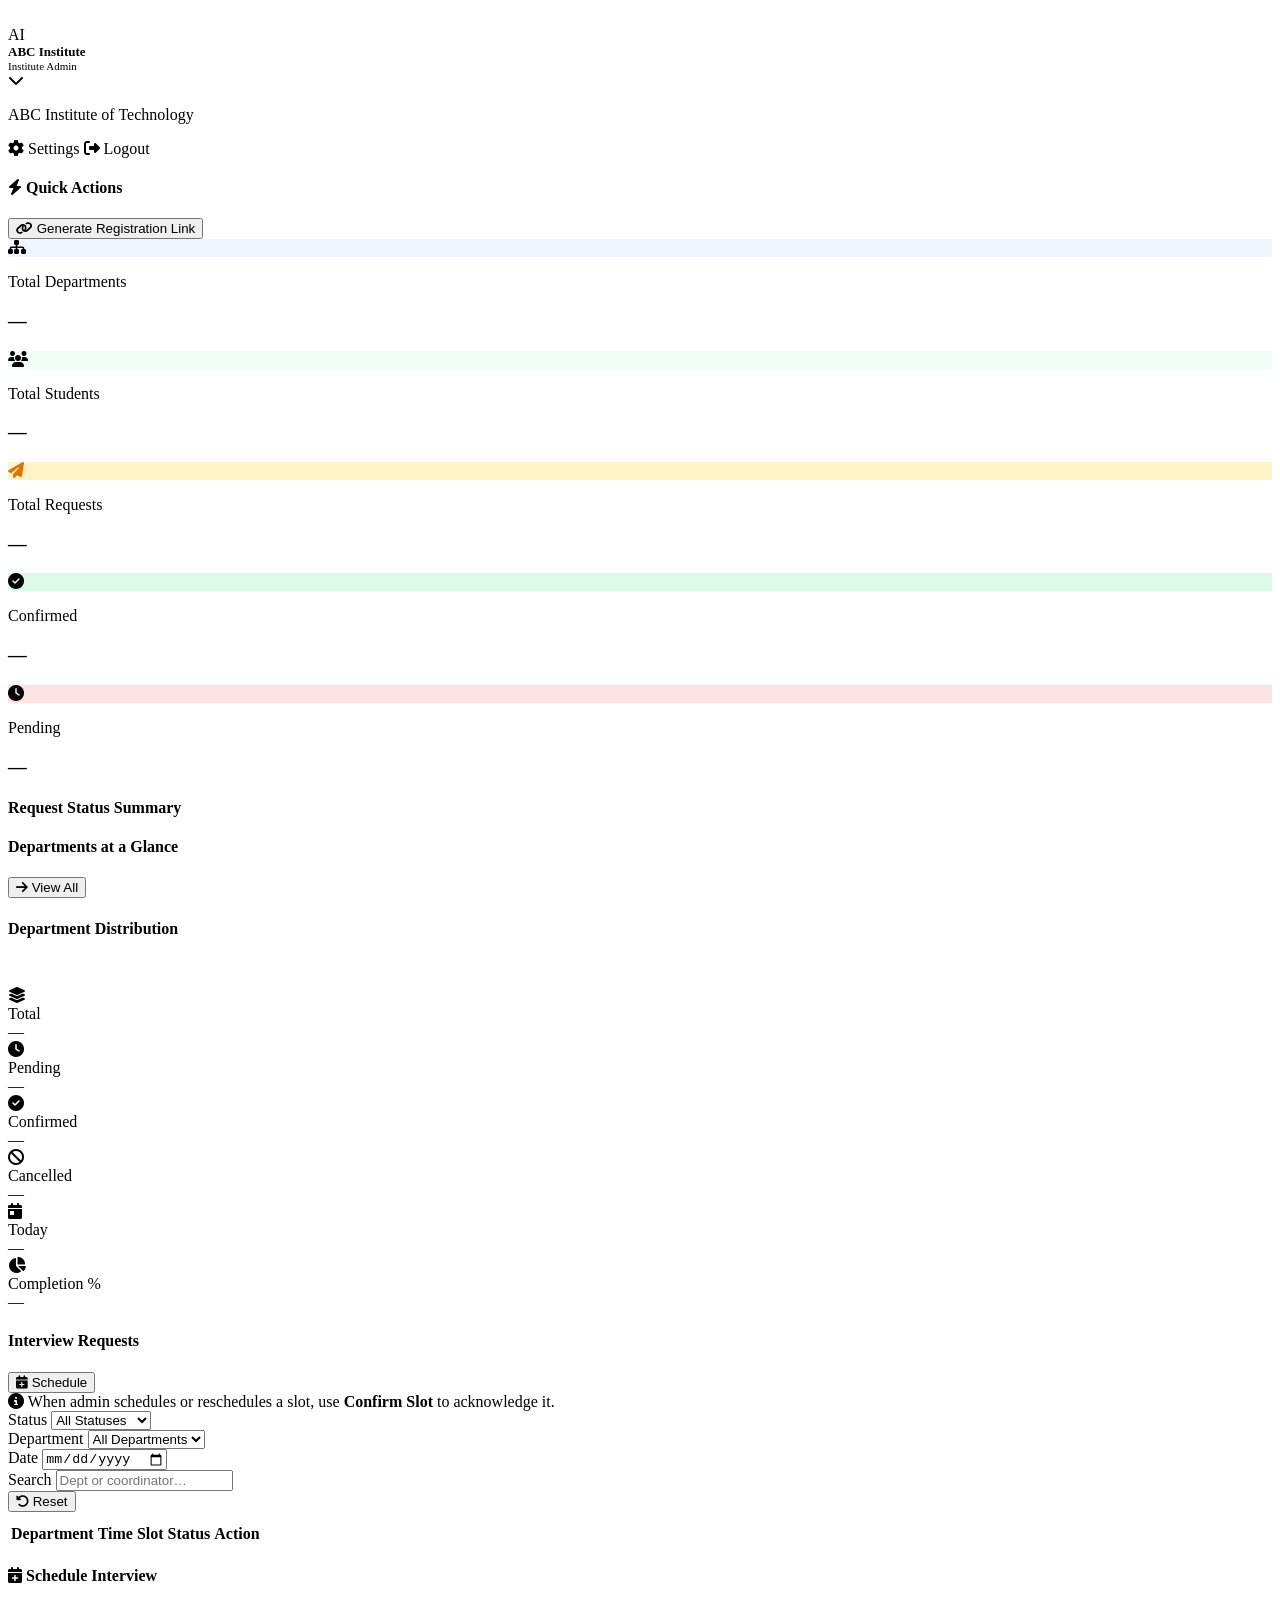
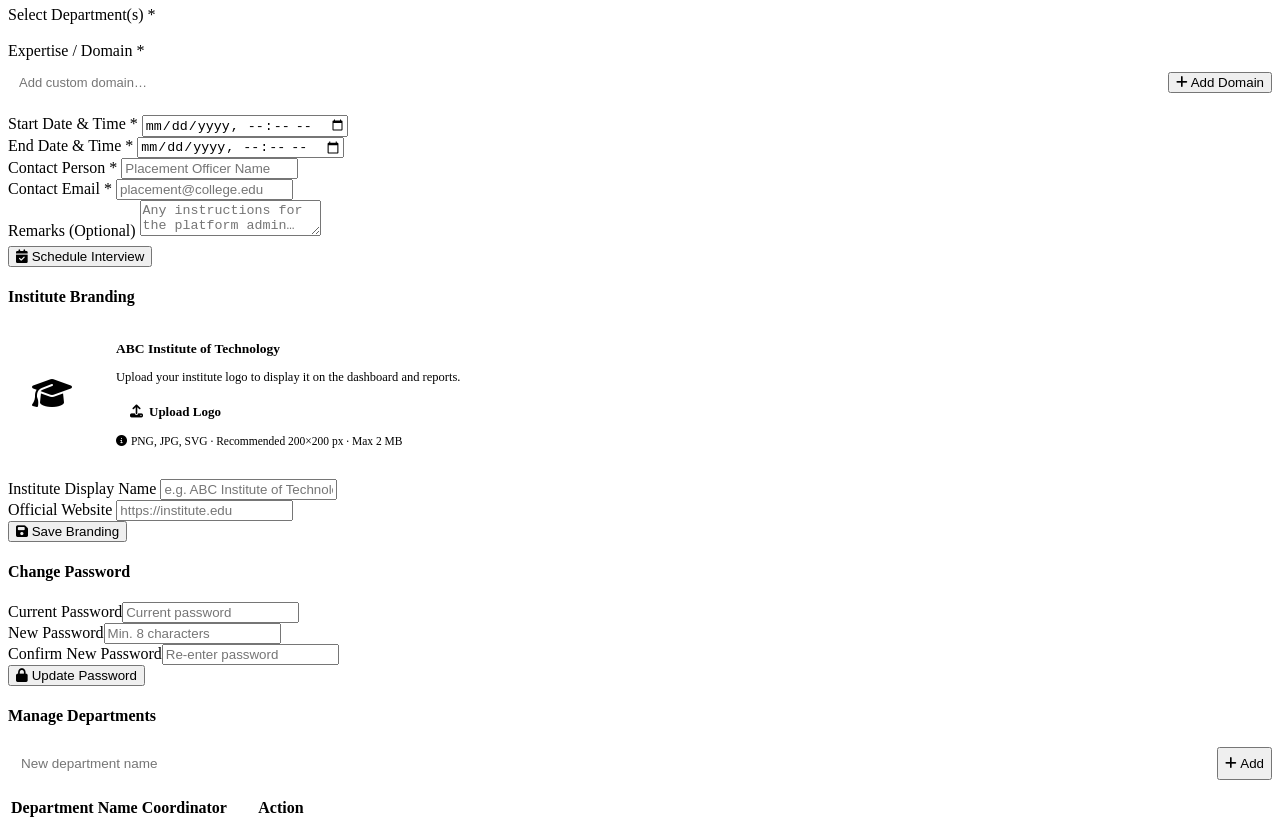
==== commit b6b9ffba: "feat: implement student feedback reporting system and institute dashboard integration" ====
--- a/src/main/resources/templates/institute-dashboard.html
+++ b/src/main/resources/templates/institute-dashboard.html
@@ -115,37 +115,55 @@
 </div>
 
 <!-- ══════ STUDENT DETAIL MODAL ══════ -->
-<div class="modal-overlay profile-modal-split" id="instStudentDetailModal" onclick="if(event.target===this)closeOverlay('instStudentDetailModal')">
-  <div class="modal wide">
-    <div class="modal-header">
-      <div>
-        <h3 id="instModalStudentName" style="font-size:16px;font-weight:800;"></h3>
-        <div id="instModalStudentMeta" style="display:flex;gap:12px;flex-wrap:wrap;margin-top:4px;font-size:12px;color:var(--muted);"></div>
-      </div>
-      <div class="modal-close" onclick="closeOverlay('instStudentDetailModal')"><i class="fa-solid fa-xmark"></i></div>
-    </div>
-    <div id="instModalBanner"></div>
-    <div class="profile-resume-split">
-      <div class="profile-resume-details">
-        <div class="vd-grid">
+<div class="modal-overlay" id="instStudentDetailModal" onclick="if(event.target===this)closeOverlay('instStudentDetailModal')">
+  <div class="modal wide" style="padding:0;overflow:hidden;max-height:90vh;display:flex;flex-direction:column;">
+    <!-- Header -->
+    <div style="padding:20px 22px 14px;border-bottom:1px solid var(--border);flex-shrink:0;">
+      <div style="display:flex;justify-content:space-between;align-items:flex-start;">
+        <div>
+          <h3 id="instModalStudentName" style="font-size:18px;font-weight:800;color:var(--dark);margin-bottom:6px;"></h3>
+          <div id="instModalStudentMeta" style="display:flex;gap:16px;flex-wrap:wrap;font-size:12.5px;color:var(--muted);"></div>
+        </div>
+        <div class="modal-close" onclick="closeOverlay('instStudentDetailModal')"><i class="fa-solid fa-xmark"></i></div>
+      </div>
+    </div>
+    <!-- Banner -->
+    <div id="instModalBanner" style="flex-shrink:0;"></div>
+    <!-- Tabs -->
+    <div class="modal-tabs" style="padding:0 22px;flex-shrink:0;">
+      <div class="modal-tab active" onclick="instSwitchTab(this,'inst-tab-overview')"><i class="fa-solid fa-chart-pie" style="margin-right:5px;font-size:10px;"></i>Overview</div>
+      <div class="modal-tab" onclick="instSwitchTab(this,'inst-tab-feedback')"><i class="fa-regular fa-comment" style="margin-right:5px;font-size:10px;"></i>Feedback</div>
+      <div class="modal-tab" onclick="instSwitchTab(this,'inst-tab-interviews')"><i class="fa-solid fa-calendar-check" style="margin-right:5px;font-size:10px;"></i>Interviews</div>
+      <div class="modal-tab" onclick="instSwitchTab(this,'inst-tab-recording')"><i class="fa-solid fa-video" style="margin-right:5px;font-size:10px;"></i>Recording</div>
+    </div>
+    <!-- Tab Panels -->
+    <div style="overflow-y:auto;flex:1;padding:18px 22px;">
+      <!-- OVERVIEW -->
+      <div id="inst-tab-overview" class="modal-tab-panel active">
+        <div class="vd-grid" style="margin-bottom:16px;">
           <div class="vd-item"><span>Overall Score</span><b id="instModalScore">—</b></div>
           <div class="vd-item"><span>Interviews Attended</span><b id="instModalAttended">0 interviews</b></div>
           <div class="vd-item"><span>Last Interview</span><b id="instModalLastDate">—</b></div>
           <div class="vd-item"><span>Performance</span><div id="instModalPerfBadge" style="margin-top:4px;"></div></div>
         </div>
-        <p style="font-size:11px;font-weight:700;color:var(--muted);text-transform:uppercase;letter-spacing:.05em;margin:16px 0 9px;">Skills</p>
-        <div id="instTabSkillBars"></div>
-        <p style="font-size:11px;font-weight:700;color:var(--muted);text-transform:uppercase;letter-spacing:.05em;margin:16px 0 9px;">Feedback</p>
+      </div>
+      <!-- FEEDBACK -->
+      <div id="inst-tab-feedback" class="modal-tab-panel">
         <div id="instFeedbackContent"></div>
-        <p style="font-size:11px;font-weight:700;color:var(--muted);text-transform:uppercase;letter-spacing:.05em;margin:16px 0 9px;">Interview Rounds</p>
-        <div class="round-timeline" id="instRoundsContent"></div>
-        <p style="font-size:11px;font-weight:700;color:var(--muted);text-transform:uppercase;letter-spacing:.05em;margin:16px 0 9px;">Recording</p>
+      </div>
+      <!-- INTERVIEWS -->
+      <div id="inst-tab-interviews" class="modal-tab-panel">
+        <div id="instRoundsContent"></div>
+      </div>
+      <!-- RECORDING -->
+      <div id="inst-tab-recording" class="modal-tab-panel">
         <div id="instVideoContent"></div>
       </div>
-      <div class="profile-resume-cv">
-        <div class="resume-embed-label">Resume / CV</div>
-        <div id="instStudentResumeEmbed"></div>
-      </div>
+    </div>
+    <!-- Video lightbox (hidden) -->
+    <div id="instVideoLightbox" style="display:none;position:fixed;inset:0;background:rgba(0,0,0,.45);z-index:9999;display:none;align-items:center;justify-content:center;flex-direction:column;">
+      <button onclick="closeInstVideo()" style="position:absolute;top:18px;right:22px;background:none;border:none;color:#fff;font-size:24px;cursor:pointer;"><i class="fa-solid fa-xmark"></i></button>
+      <video id="instVideoPlayer" controls style="max-width:90vw;max-height:82vh;border-radius:10px;"></video>
     </div>
   </div>
 </div>
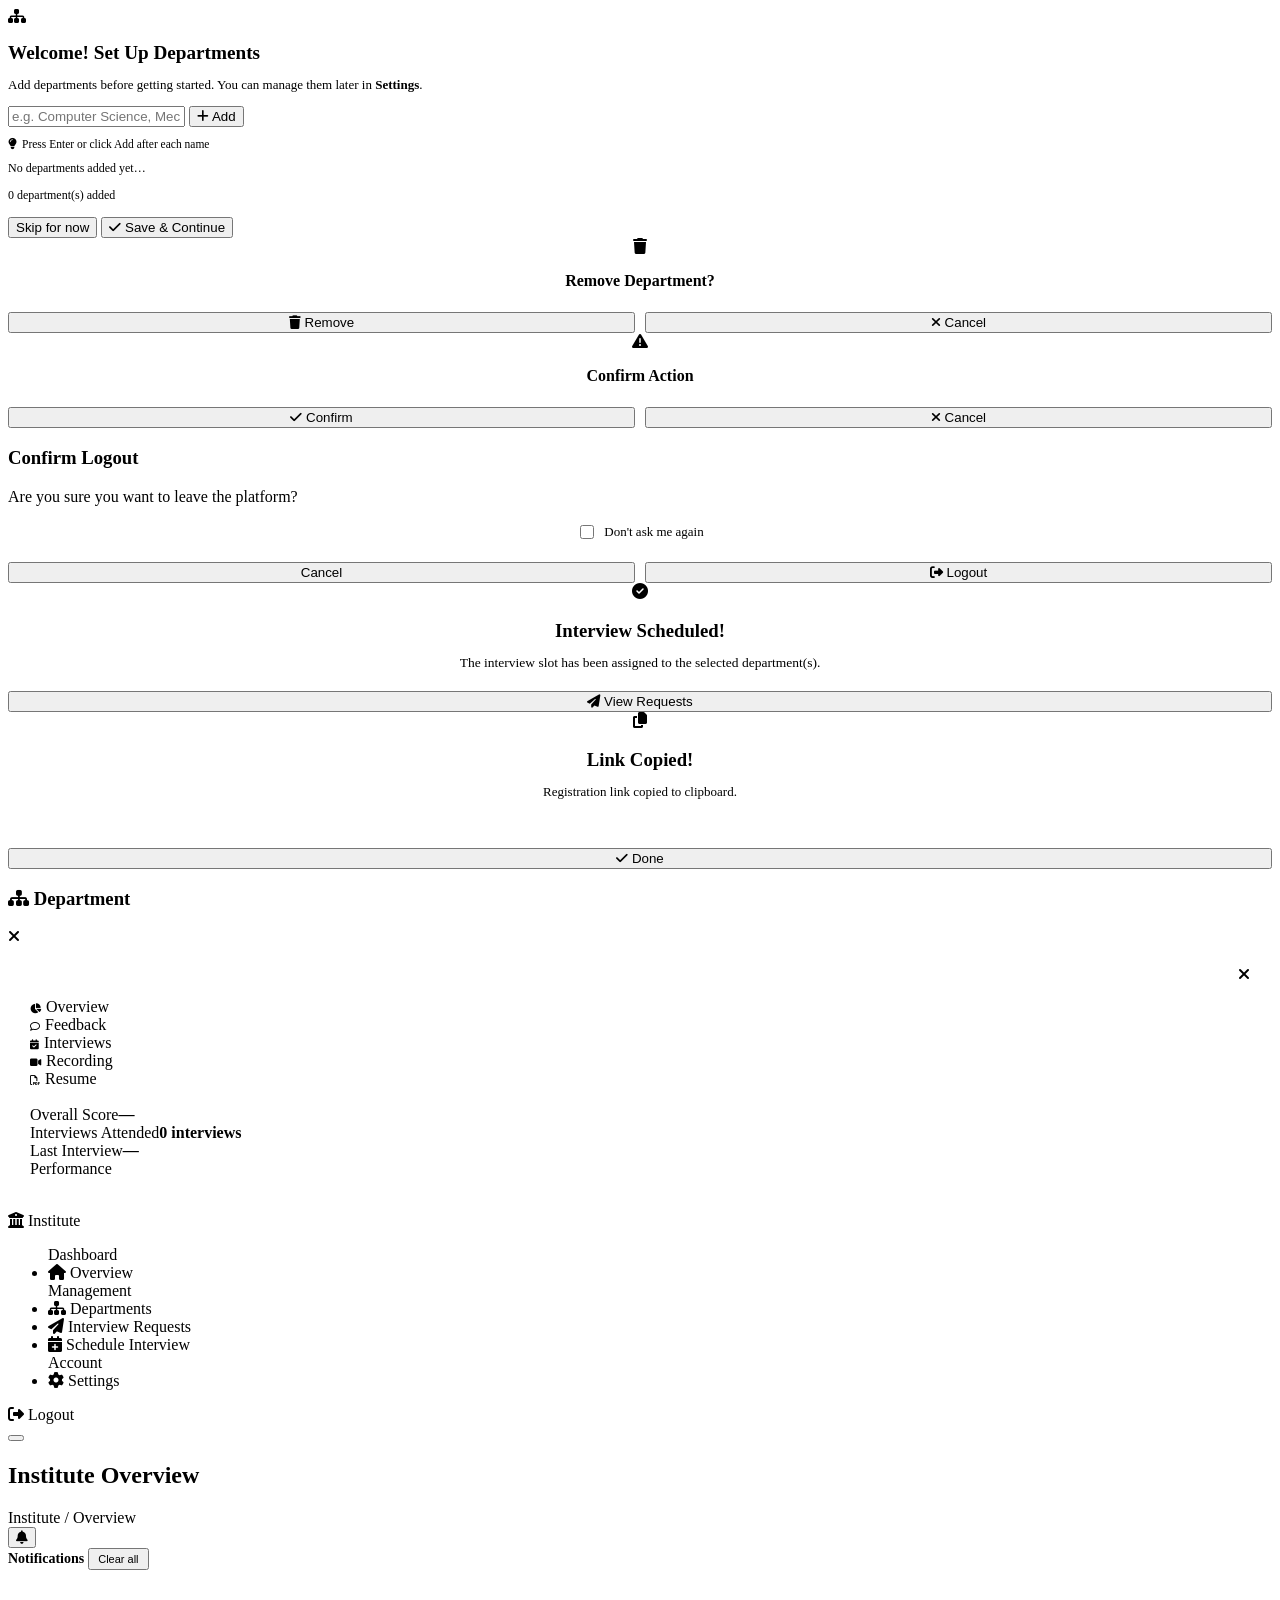
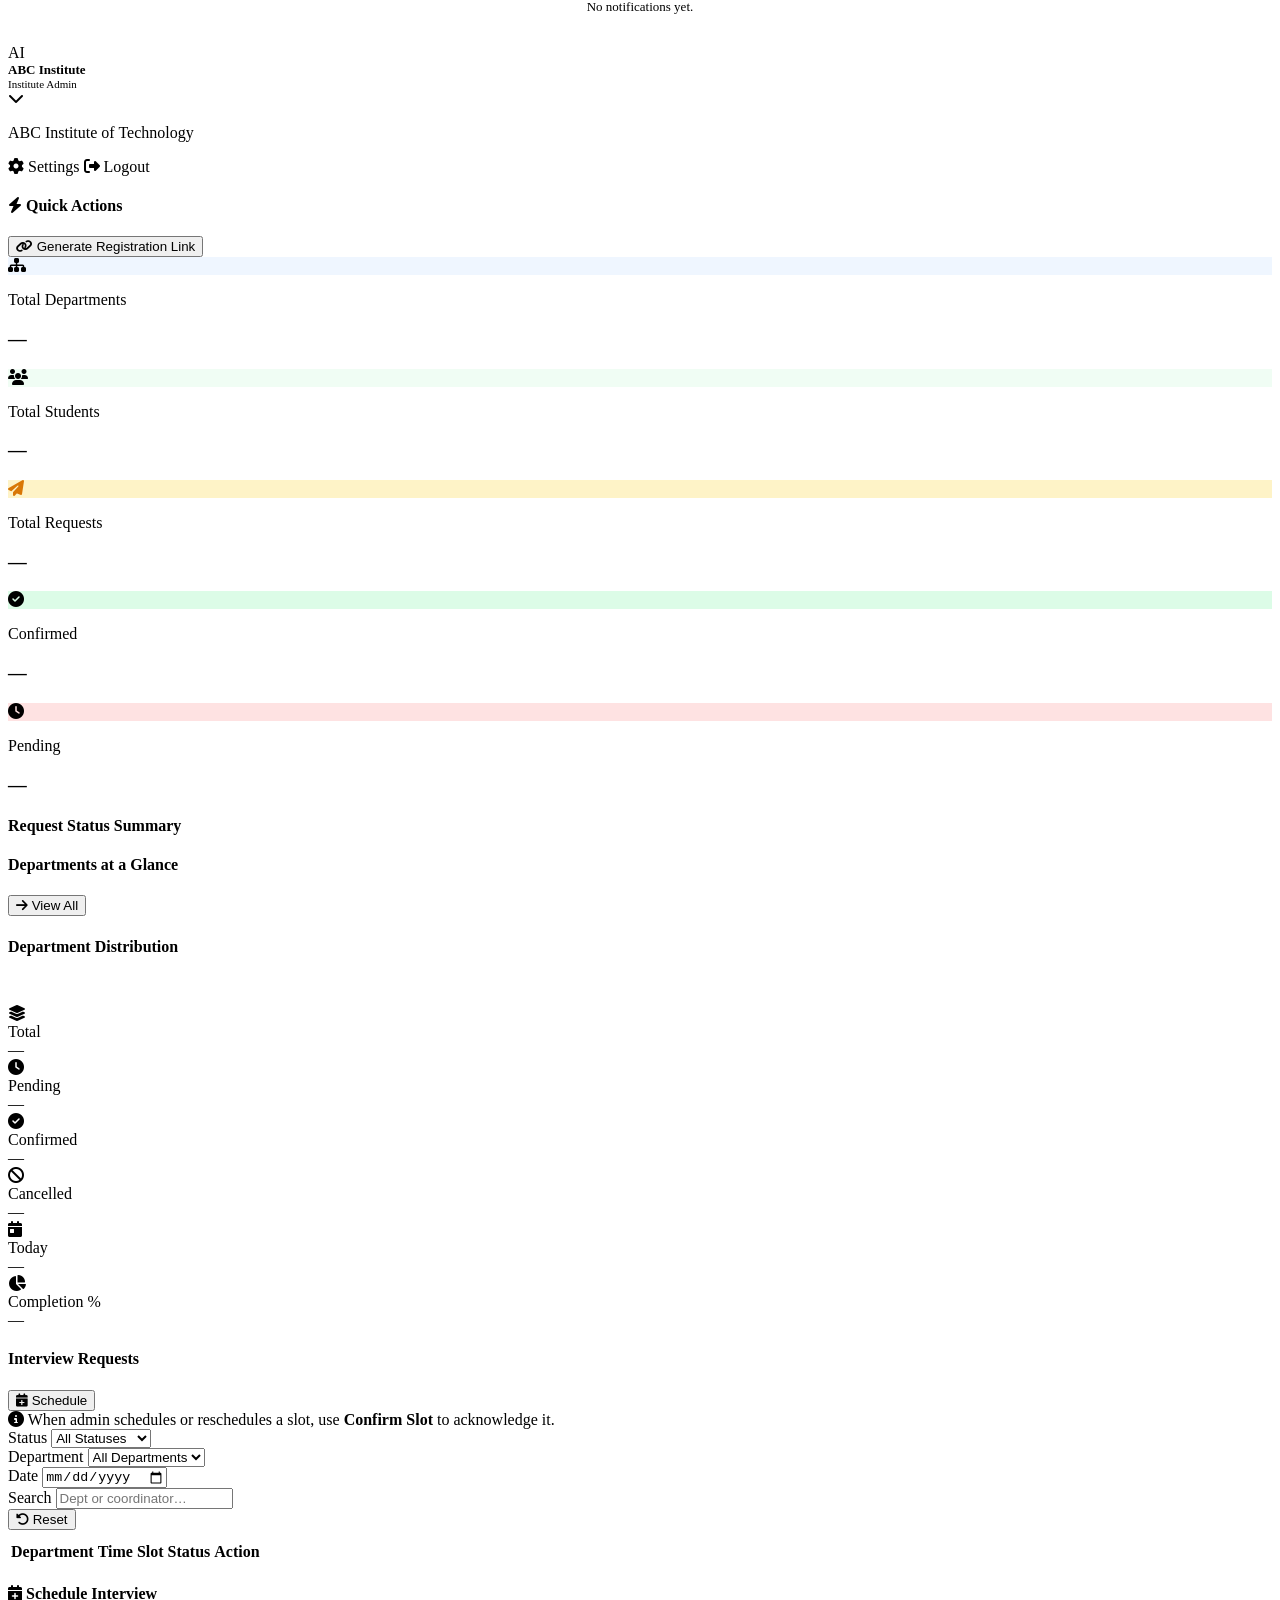
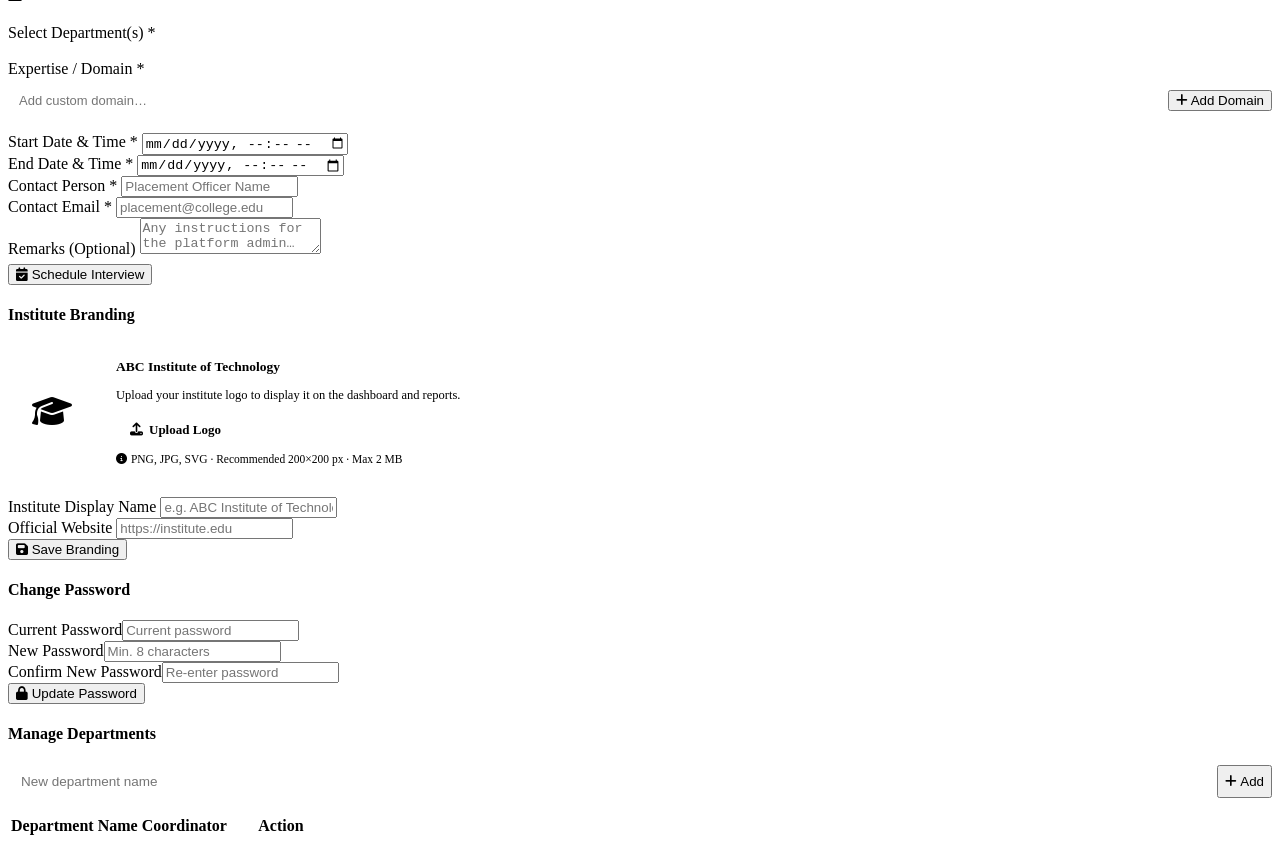
==== commit d6d8aa64: "feat: implement mentor and institute dashboard views with accompanying controllers and scripts" ====
--- a/src/main/resources/templates/institute-dashboard.html
+++ b/src/main/resources/templates/institute-dashboard.html
@@ -135,6 +135,7 @@
       <div class="modal-tab" onclick="instSwitchTab(this,'inst-tab-feedback')"><i class="fa-regular fa-comment" style="margin-right:5px;font-size:10px;"></i>Feedback</div>
       <div class="modal-tab" onclick="instSwitchTab(this,'inst-tab-interviews')"><i class="fa-solid fa-calendar-check" style="margin-right:5px;font-size:10px;"></i>Interviews</div>
       <div class="modal-tab" onclick="instSwitchTab(this,'inst-tab-recording')"><i class="fa-solid fa-video" style="margin-right:5px;font-size:10px;"></i>Recording</div>
+      <div class="modal-tab" onclick="instSwitchTab(this,'inst-tab-resume')"><i class="fa-regular fa-file-pdf" style="margin-right:5px;font-size:10px;"></i>Resume</div>
     </div>
     <!-- Tab Panels -->
     <div style="overflow-y:auto;flex:1;padding:18px 22px;">
@@ -158,6 +159,10 @@
       <!-- RECORDING -->
       <div id="inst-tab-recording" class="modal-tab-panel">
         <div id="instVideoContent"></div>
+      </div>
+      <!-- RESUME -->
+      <div id="inst-tab-resume" class="modal-tab-panel">
+        <div id="instStudentResumeEmbed"></div>
       </div>
     </div>
     <!-- Video lightbox (hidden) -->
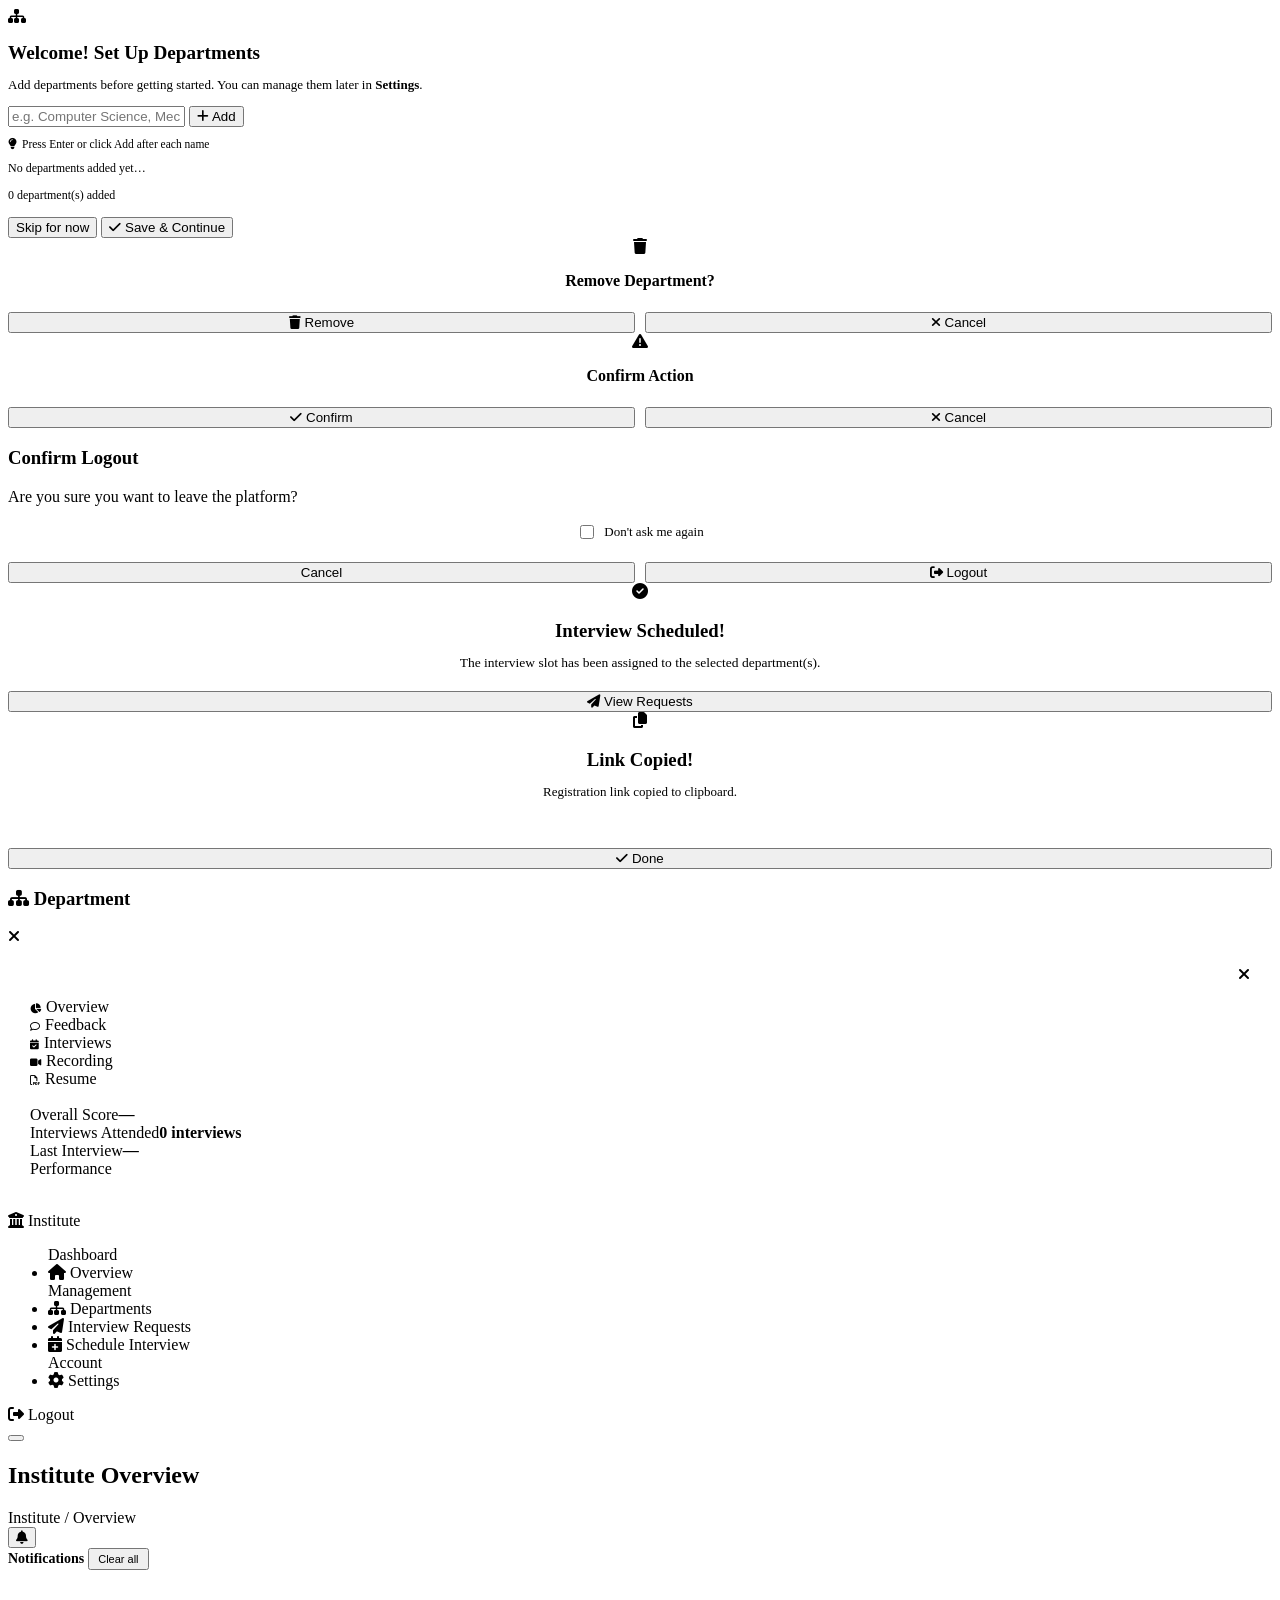
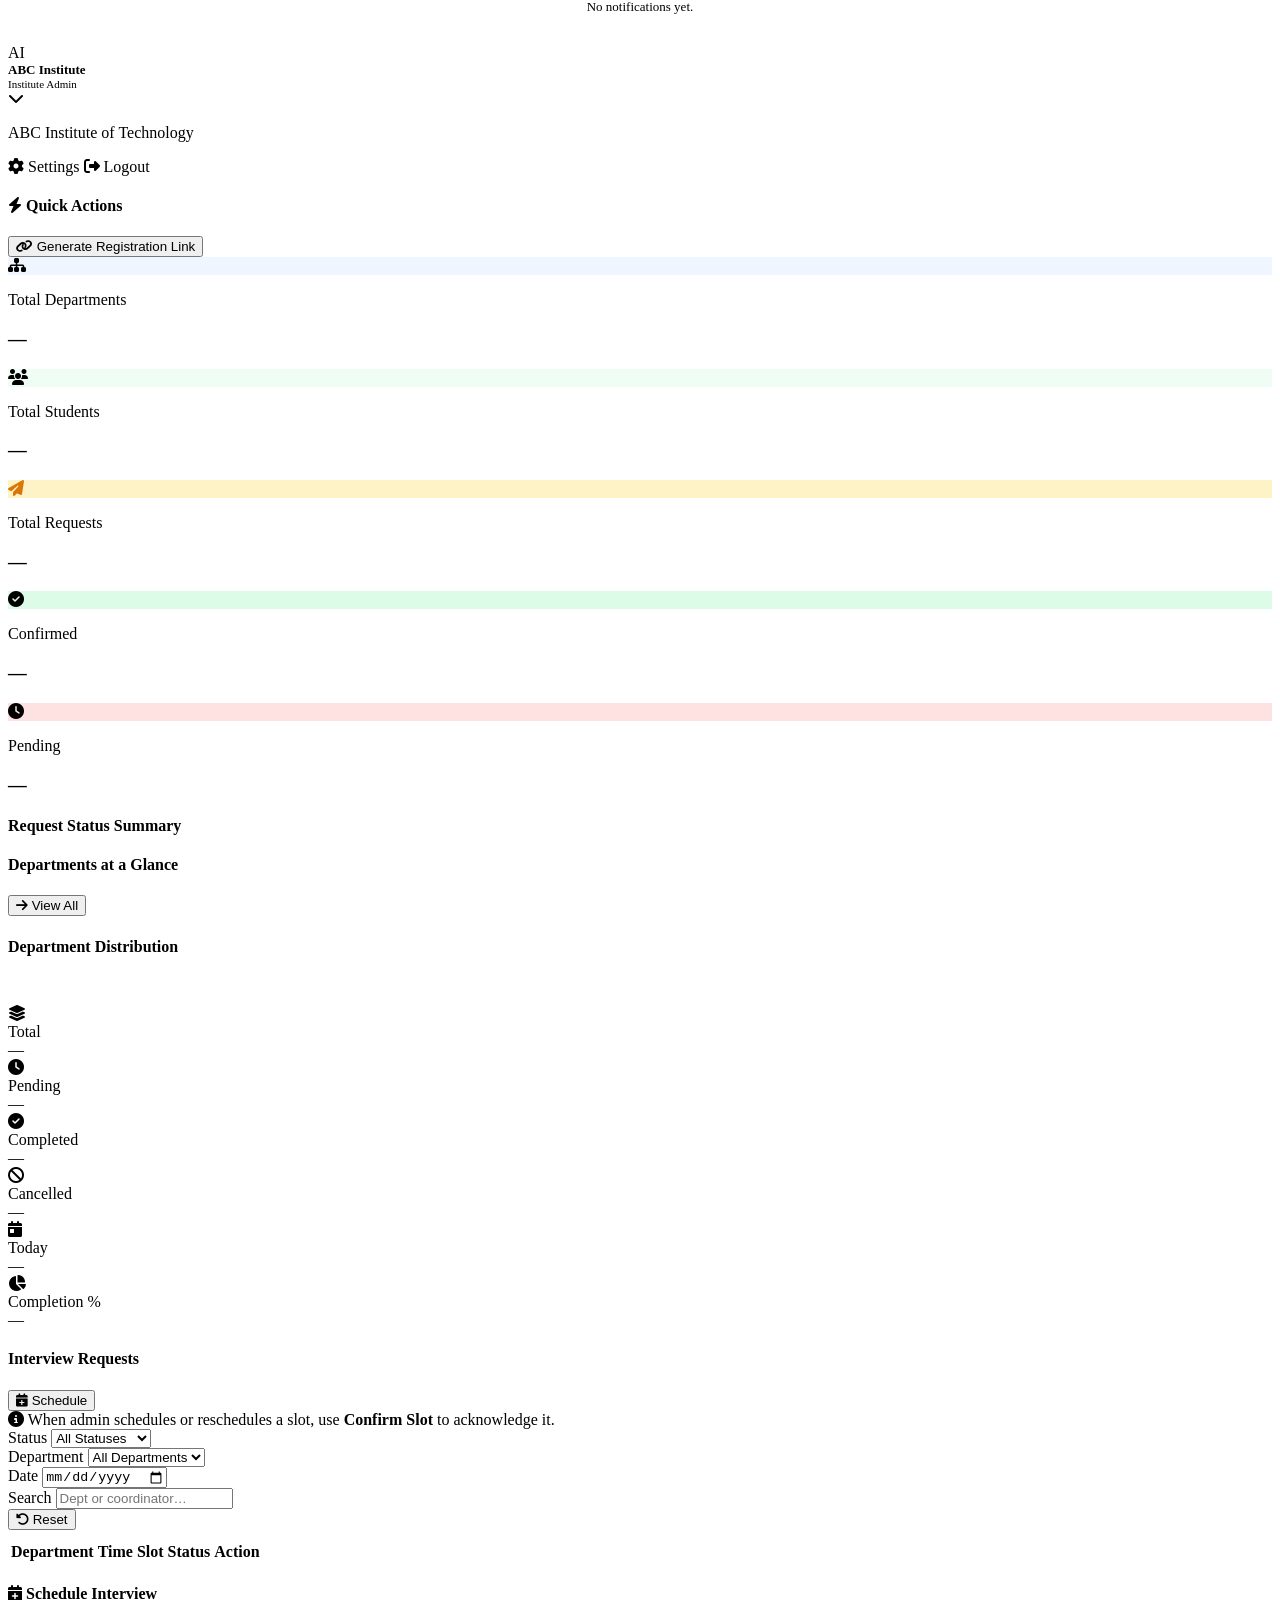
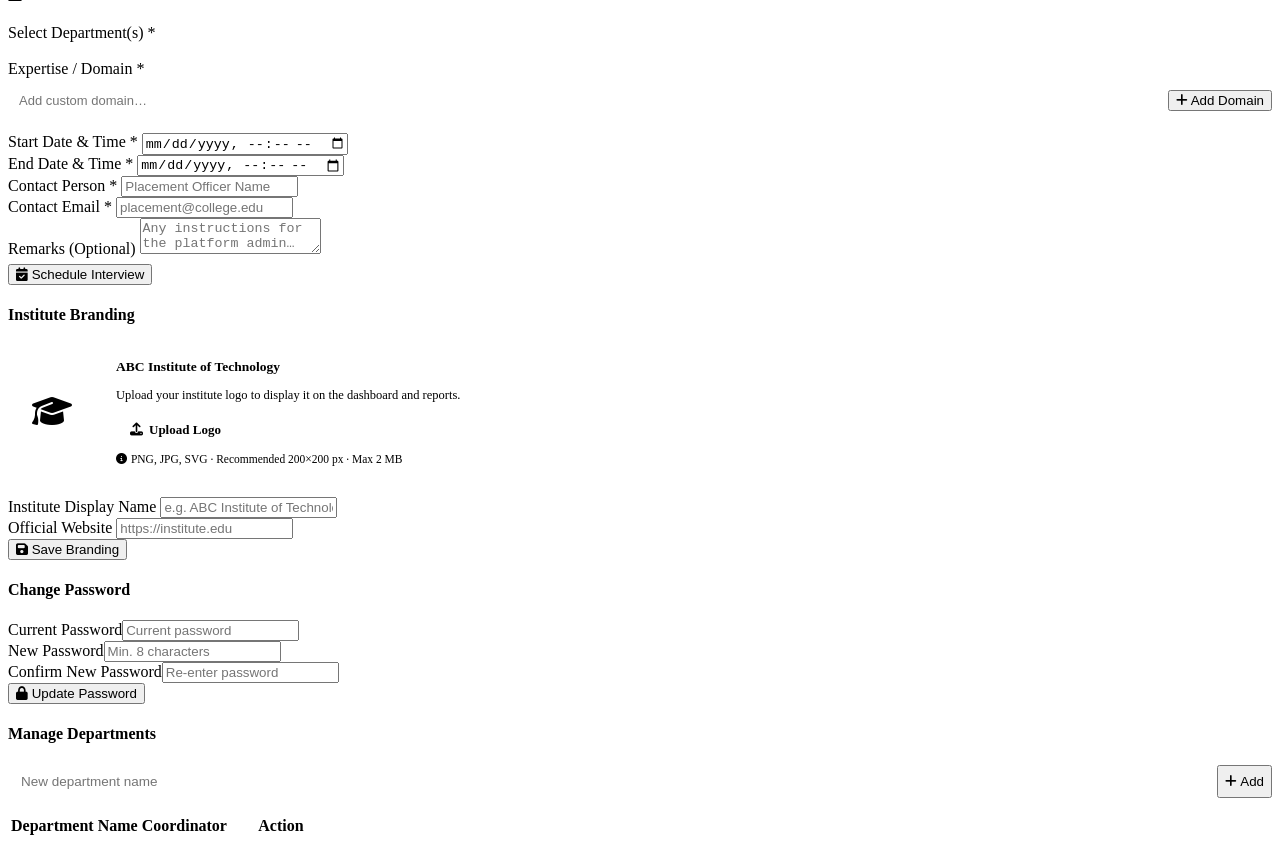
==== commit f36bb1e4: "feat: implement interview evaluation service and admin dashboard functionality" ====
--- a/src/main/resources/templates/institute-dashboard.html
+++ b/src/main/resources/templates/institute-dashboard.html
@@ -352,7 +352,7 @@
     <div class="req-stat-grid">
       <div class="req-stat-card c-total"><div class="rsc-icon"><i class="fa-solid fa-layer-group"></i></div><div class="rsc-label">Total</div><div class="rsc-value" id="rscTotal">—</div></div>
       <div class="req-stat-card c-pending"><div class="rsc-icon"><i class="fa-solid fa-clock"></i></div><div class="rsc-label">Pending</div><div class="rsc-value" id="rscPending">—</div></div>
-      <div class="req-stat-card c-confirmed"><div class="rsc-icon"><i class="fa-solid fa-circle-check"></i></div><div class="rsc-label">Confirmed</div><div class="rsc-value" id="rscConfirmed">—</div></div>
+      <div class="req-stat-card c-confirmed"><div class="rsc-icon"><i class="fa-solid fa-circle-check"></i></div><div class="rsc-label">Completed</div><div class="rsc-value" id="rscConfirmed">—</div></div>
       <div class="req-stat-card c-cancel"><div class="rsc-icon"><i class="fa-solid fa-ban"></i></div><div class="rsc-label">Cancelled</div><div class="rsc-value" id="rscCanceled">—</div></div>
       <div class="req-stat-card c-sched"><div class="rsc-icon"><i class="fa-solid fa-calendar-day"></i></div><div class="rsc-label">Today</div><div class="rsc-value" id="rscToday">—</div></div>
       <div class="req-stat-card c-rate"><div class="rsc-icon"><i class="fa-solid fa-chart-pie"></i></div><div class="rsc-label">Completion %</div><div class="rsc-value" id="rscRate">—</div></div>
